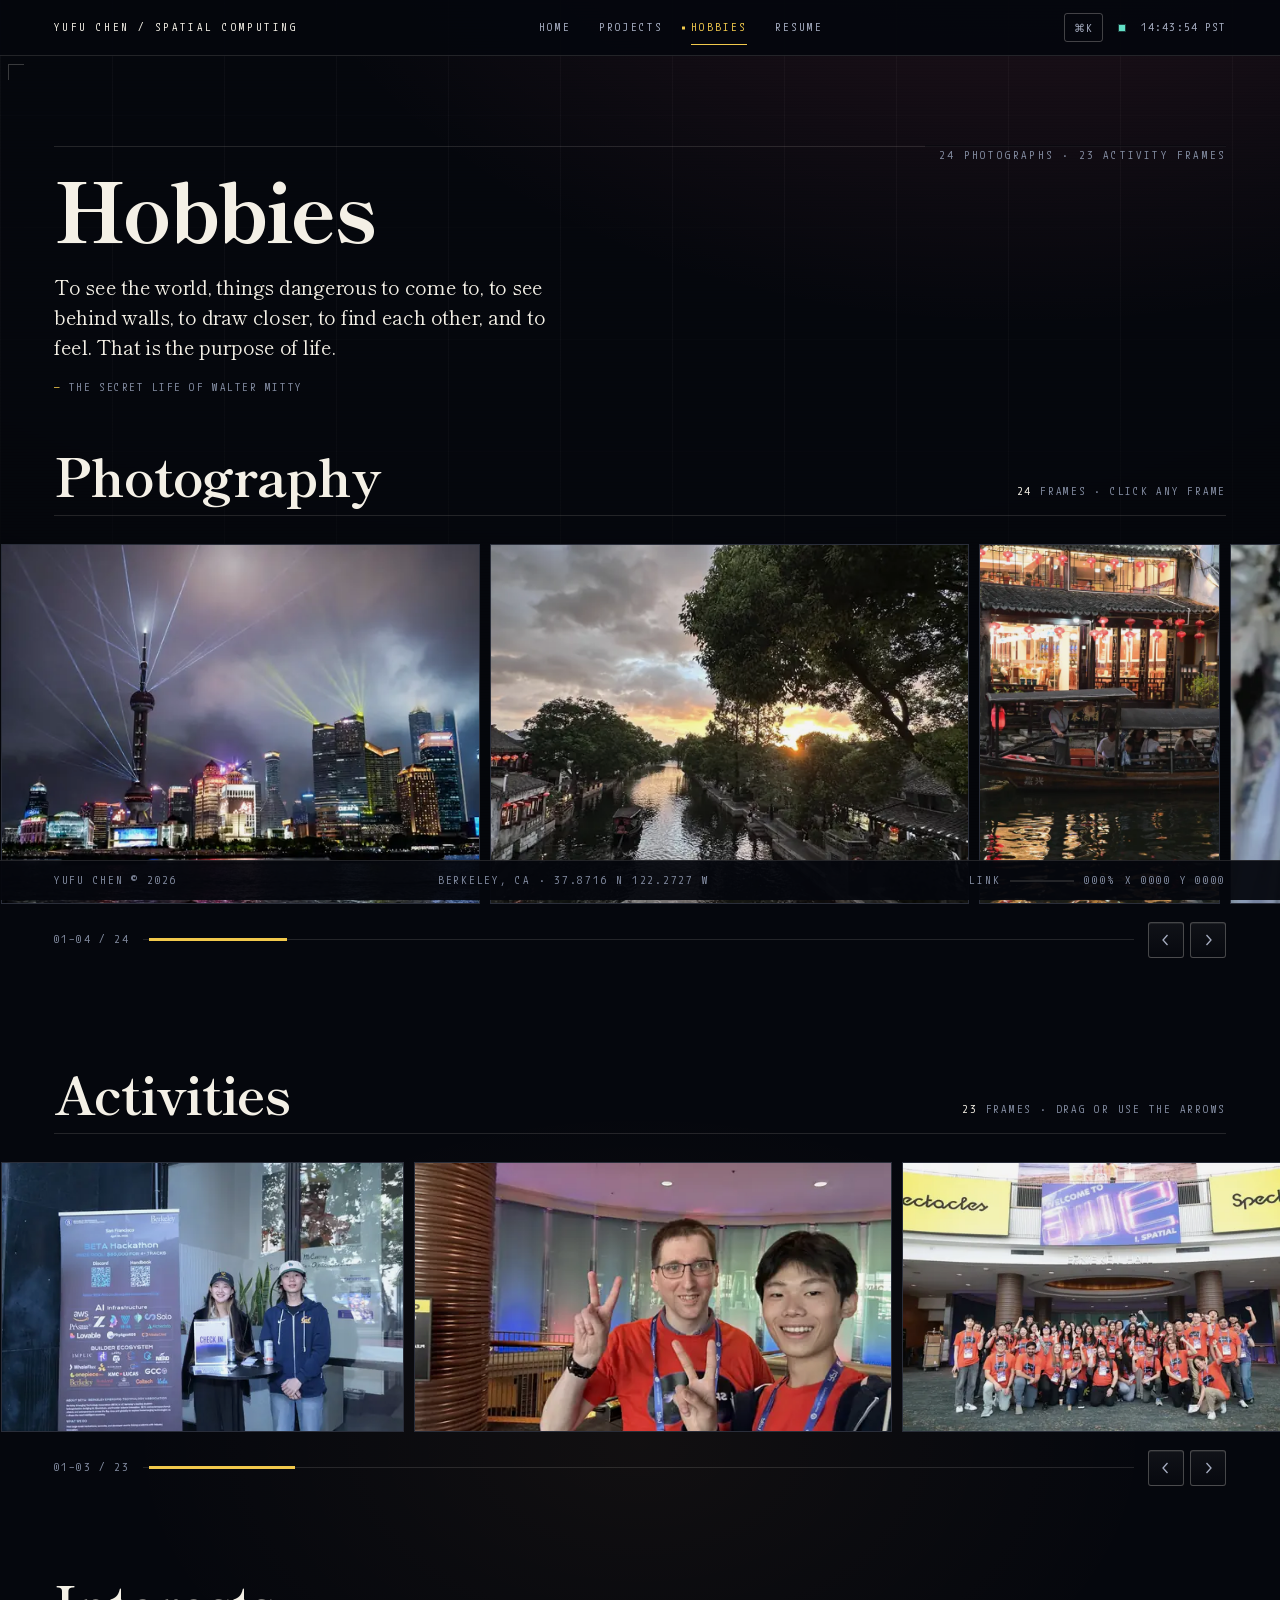
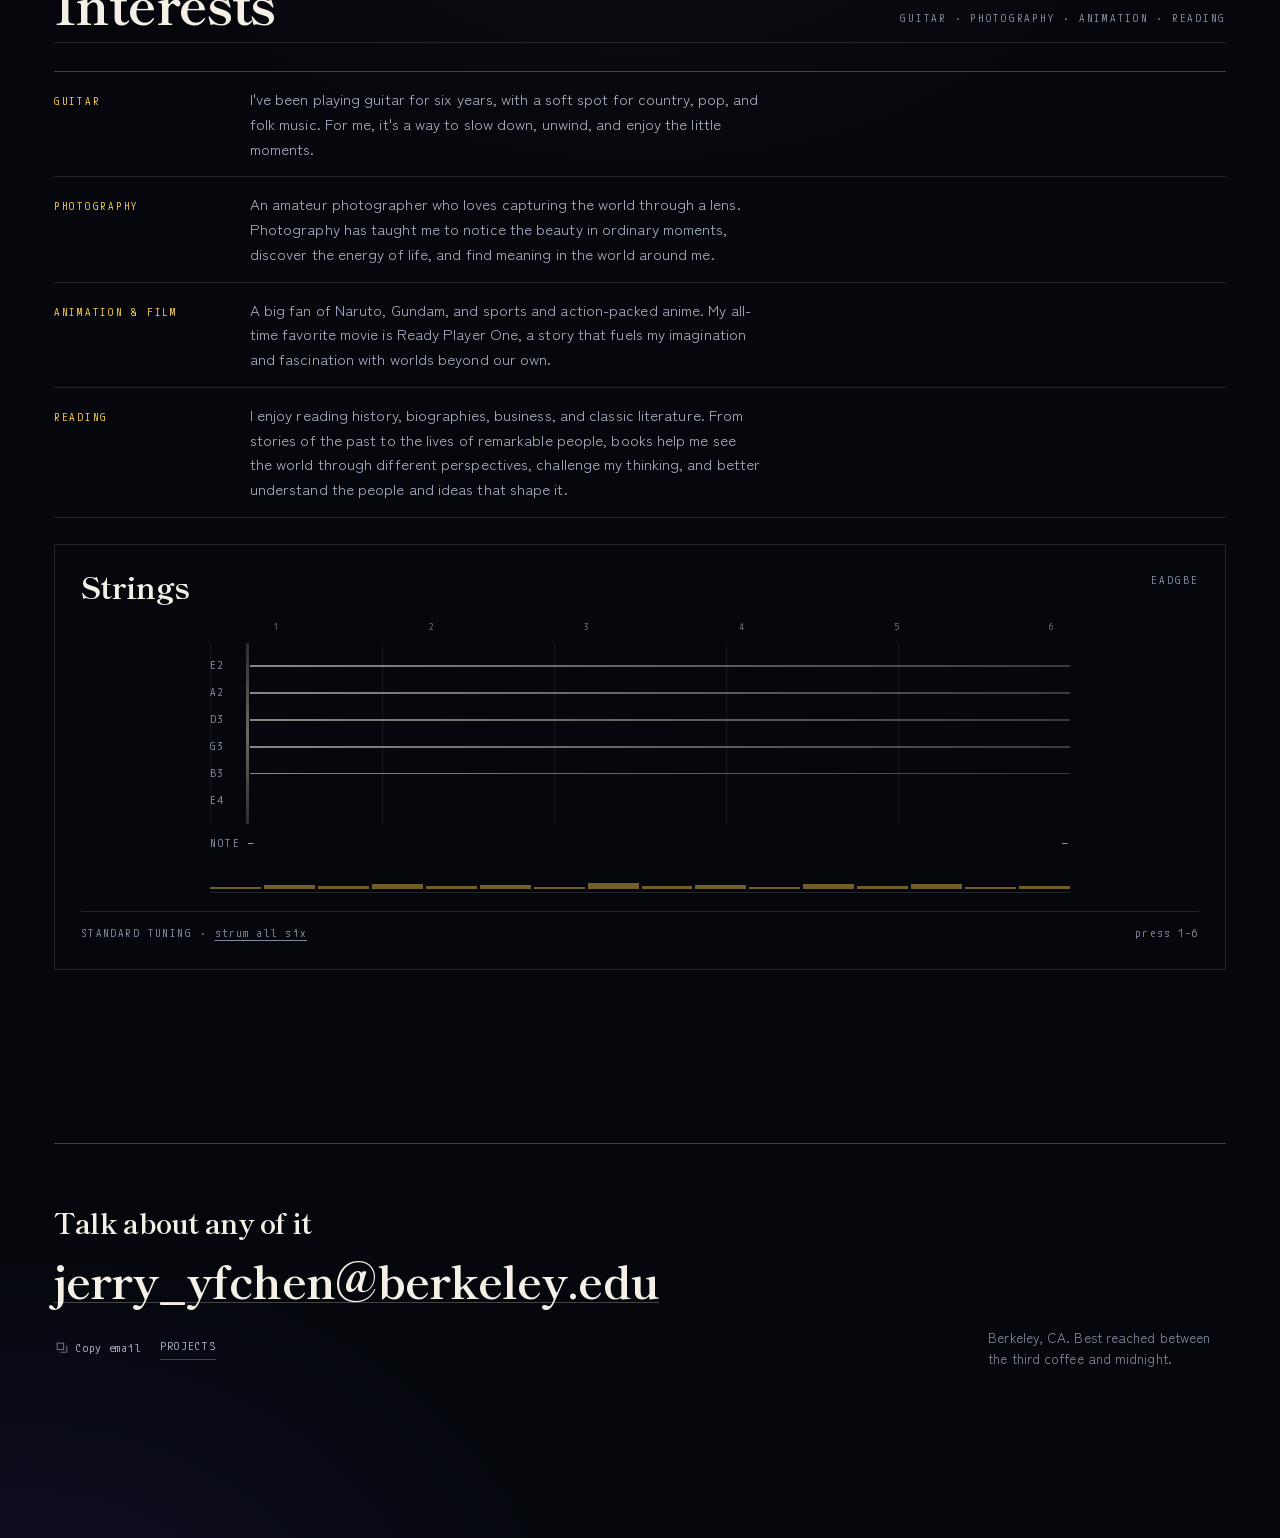
==== hobbies.html @ 8db7ba74 "Personal site: home, projects, hobbies, resume" ====
<!doctype html>
<html lang="en">
<head>
<meta charset="utf-8">
<meta name="viewport" content="width=device-width, initial-scale=1">
<title>Hobbies — Yufu Chen</title>
<meta name="description" content="Photography and activities: 24 frames of dusk, water and lantern light, and 23 frames from summits, workshops, round tables and the group afterwards.">
<meta name="theme-color" content="#05070D">
<meta property="og:type" content="website">
<meta property="og:title" content="Hobbies — Yufu Chen">
<meta property="og:description" content="Photography and activities: 24 frames of dusk, water and lantern light, and 23 frames from summits, workshops, round tables and the group afterwards.">
<meta name="twitter:card" content="summary_large_image">
<meta name="author" content="Yufu Chen">
<link rel="icon" href="assets/img/brand/logo-32.png" sizes="32x32">
<link rel="icon" href="assets/img/brand/logo-180.png" sizes="180x180">
<link rel="apple-touch-icon" href="assets/img/brand/logo-180.png">
<meta property="og:image" content="assets/img/brand/logo-512.png">
<link rel="stylesheet" href="assets/css/site.css">
<script>document.documentElement.classList.add('js');</script>
</head>
<body>
<a class="skip" href="#main">Skip to content</a>

<div class="brackets" aria-hidden="true"></div>
<div class="progress-rule" data-progress aria-hidden="true"><i></i></div>

<header class="hud-top">
  <a class="hud-top__id" href="index.html" aria-label="Yufu Chen — home">
    
    <span class="hud-top__name">Yufu Chen<span class="hide-s">&nbsp;/&nbsp;Spatial Computing</span></span>
  </a>
  <nav class="nav" aria-label="Sections">
    <a href="index.html">Home</a>
    <a href="projects.html">Projects</a>
    <a href="hobbies.html" aria-current="page">Hobbies</a>
    <a href="resume.html">Resume</a>
  </nav>
  <div class="hud-top__right">
    <button class="keybtn" data-palette-open aria-label="Open command palette">⌘K</button>
    <span class="led" aria-hidden="true"></span>
    <span class="clock" data-clock>--:--:-- PST</span>
  </div>
</header>

<main id="main">
  <div class="wrap">
    <div class="page-head">
      <div class="page-head__rule"><span class="label">24 photographs · 23 activity frames</span></div>
      <h1>Hobbies</h1>
      <blockquote class="page-head__quote">
        <p>To see the world, things dangerous to come to, to see behind walls, to draw closer, to find each other, and to feel. That is the purpose of life.</p>
        <cite>The Secret Life of Walter Mitty</cite>
      </blockquote>
    </div>
  </div>

  <section class="wrap" id="photography" aria-labelledby="ph-h">
    <div class="sec-head">
      <h2 class="h2" id="ph-h">Photography</h2>
      <p class="meta"><b>24</b> frames · click any frame</p>
    </div>
    <div class="strip" data-strip data-group="Photography">
      <div class="strip__track" data-strip-track tabindex="0" role="region" aria-label="Photography, 24 frames, scroll horizontally">
          <button class="frame" data-full="assets/img/ph/ph-f01-l.webp" data-cap="Night skyline, light show" data-n="F-01" aria-label="Open F-01: Night skyline, light show">
            <img src="assets/img/ph/ph-f01-s.webp" width="560" height="420" loading="lazy" decoding="async" alt="Photograph, frame F-01: Night skyline, light show.">
          </button>
          <button class="frame" data-full="assets/img/ph/ph-f02-l.webp" data-cap="Water town, sun behind the trees" data-n="F-02" aria-label="Open F-02: Water town, sun behind the trees">
            <img src="assets/img/ph/ph-f02-s.webp" width="560" height="420" loading="lazy" decoding="async" alt="Photograph, frame F-02: Water town, sun behind the trees.">
          </button>
          <button class="frame" data-full="assets/img/ph/ph-f03-l.webp" data-cap="Night canal, lamps on" data-n="F-03" aria-label="Open F-03: Night canal, lamps on">
            <img src="assets/img/ph/ph-f03-s.webp" width="560" height="840" loading="lazy" decoding="async" alt="Photograph, frame F-03: Night canal, lamps on.">
          </button>
          <button class="frame" data-full="assets/img/ph/ph-f04-l.webp" data-cap="Held cat, no opinion asked" data-n="F-04" aria-label="Open F-04: Held cat, no opinion asked">
            <img src="assets/img/ph/ph-f04-s.webp" width="560" height="373" loading="lazy" decoding="async" alt="Photograph, frame F-04: Held cat, no opinion asked.">
          </button>
          <button class="frame" data-full="assets/img/ph/ph-f05-l.webp" data-cap="Wall of lanterns" data-n="F-05" aria-label="Open F-05: Wall of lanterns">
            <img src="assets/img/ph/ph-f05-s.webp" width="560" height="747" loading="lazy" decoding="async" alt="Photograph, frame F-05: Wall of lanterns.">
          </button>
          <button class="frame" data-full="assets/img/ph/ph-f06-l.webp" data-cap="Boatman, black and white" data-n="F-06" aria-label="Open F-06: Boatman, black and white">
            <img src="assets/img/ph/ph-f06-s.webp" width="560" height="373" loading="lazy" decoding="async" alt="Photograph, frame F-06: Boatman, black and white.">
          </button>
          <button class="frame" data-full="assets/img/ph/ph-f07-l.webp" data-cap="Lotus and two boats" data-n="F-07" aria-label="Open F-07: Lotus and two boats">
            <img src="assets/img/ph/ph-f07-s.webp" width="560" height="373" loading="lazy" decoding="async" alt="Photograph, frame F-07: Lotus and two boats.">
          </button>
          <button class="frame" data-full="assets/img/ph/ph-f08-l.webp" data-cap="One song" data-n="F-08" aria-label="Open F-08: One song">
            <img src="assets/img/ph/ph-f08-s.webp" width="560" height="747" loading="lazy" decoding="async" alt="Photograph, frame F-08: One song.">
          </button>
          <button class="frame" data-full="assets/img/ph/ph-f09-l.webp" data-cap="Road, sunset, one car" data-n="F-09" aria-label="Open F-09: Road, sunset, one car">
            <img src="assets/img/ph/ph-f09-s.webp" width="560" height="315" loading="lazy" decoding="async" alt="Photograph, frame F-09: Road, sunset, one car.">
          </button>
          <button class="frame" data-full="assets/img/ph/ph-f10-l.webp" data-cap="Steps, temple, no colour" data-n="F-10" aria-label="Open F-10: Steps, temple, no colour">
            <img src="assets/img/ph/ph-f10-s.webp" width="560" height="840" loading="lazy" decoding="async" alt="Photograph, frame F-10: Steps, temple, no colour.">
          </button>
          <button class="frame" data-full="assets/img/ph/ph-f11-l.webp" data-cap="After the sun, before the stars" data-n="F-11" aria-label="Open F-11: After the sun, before the stars">
            <img src="assets/img/ph/ph-f11-s.webp" width="560" height="315" loading="lazy" decoding="async" alt="Photograph, frame F-11: After the sun, before the stars.">
          </button>
          <button class="frame" data-full="assets/img/ph/ph-f12-l.webp" data-cap="Canal street, boats downstream" data-n="F-12" aria-label="Open F-12: Canal street, boats downstream">
            <img src="assets/img/ph/ph-f12-s.webp" width="560" height="840" loading="lazy" decoding="async" alt="Photograph, frame F-12: Canal street, boats downstream.">
          </button>
          <button class="frame" data-full="assets/img/ph/ph-f13-l.webp" data-cap="Three on the sand" data-n="F-13" aria-label="Open F-13: Three on the sand">
            <img src="assets/img/ph/ph-f13-s.webp" width="560" height="315" loading="lazy" decoding="async" alt="Photograph, frame F-13: Three on the sand.">
          </button>
          <button class="frame" data-full="assets/img/ph/ph-f14-l.webp" data-cap="Bridge, doubled" data-n="F-14" aria-label="Open F-14: Bridge, doubled">
            <img src="assets/img/ph/ph-f14-s.webp" width="560" height="840" loading="lazy" decoding="async" alt="Photograph, frame F-14: Bridge, doubled.">
          </button>
          <button class="frame" data-full="assets/img/ph/ph-f15-l.webp" data-cap="Last light on the water" data-n="F-15" aria-label="Open F-15: Last light on the water">
            <img src="assets/img/ph/ph-f15-s.webp" width="560" height="840" loading="lazy" decoding="async" alt="Photograph, frame F-15: Last light on the water.">
          </button>
          <button class="frame" data-full="assets/img/ph/ph-f16-l.webp" data-cap="Two on the sand" data-n="F-16" aria-label="Open F-16: Two on the sand">
            <img src="assets/img/ph/ph-f16-s.webp" width="560" height="996" loading="lazy" decoding="async" alt="Photograph, frame F-16: Two on the sand.">
          </button>
          <button class="frame" data-full="assets/img/ph/ph-f17-l.webp" data-cap="Fireworks, from the crowd" data-n="F-17" aria-label="Open F-17: Fireworks, from the crowd">
            <img src="assets/img/ph/ph-f17-s.webp" width="560" height="996" loading="lazy" decoding="async" alt="Photograph, frame F-17: Fireworks, from the crowd.">
          </button>
          <button class="frame" data-full="assets/img/ph/ph-f18-l.webp" data-cap="Eave and a fast cloud" data-n="F-18" aria-label="Open F-18: Eave and a fast cloud">
            <img src="assets/img/ph/ph-f18-s.webp" width="560" height="373" loading="lazy" decoding="async" alt="Photograph, frame F-18: Eave and a fast cloud.">
          </button>
          <button class="frame" data-full="assets/img/ph/ph-f19-l.webp" data-cap="Willow over the canal" data-n="F-19" aria-label="Open F-19: Willow over the canal">
            <img src="assets/img/ph/ph-f19-s.webp" width="560" height="840" loading="lazy" decoding="async" alt="Photograph, frame F-19: Willow over the canal.">
          </button>
          <button class="frame" data-full="assets/img/ph/ph-f20-l.webp" data-cap="Red wall, one cloud" data-n="F-20" aria-label="Open F-20: Red wall, one cloud">
            <img src="assets/img/ph/ph-f20-s.webp" width="560" height="840" loading="lazy" decoding="async" alt="Photograph, frame F-20: Red wall, one cloud.">
          </button>
          <button class="frame" data-full="assets/img/ph/ph-f21-l.webp" data-cap="Courtyard, green on white" data-n="F-21" aria-label="Open F-21: Courtyard, green on white">
            <img src="assets/img/ph/ph-f21-s.webp" width="560" height="373" loading="lazy" decoding="async" alt="Photograph, frame F-21: Courtyard, green on white.">
          </button>
          <button class="frame" data-full="assets/img/ph/ph-f22-l.webp" data-cap="Fire on the beach" data-n="F-22" aria-label="Open F-22: Fire on the beach">
            <img src="assets/img/ph/ph-f22-s.webp" width="560" height="996" loading="lazy" decoding="async" alt="Photograph, frame F-22: Fire on the beach.">
          </button>
          <button class="frame" data-full="assets/img/ph/ph-f23-l.webp" data-cap="Sparks in the dark" data-n="F-23" aria-label="Open F-23: Sparks in the dark">
            <img src="assets/img/ph/ph-f23-s.webp" width="560" height="996" loading="lazy" decoding="async" alt="Photograph, frame F-23: Sparks in the dark.">
          </button>
          <button class="frame" data-full="assets/img/ph/ph-f24-l.webp" data-cap="Gate, lotus pond" data-n="F-24" aria-label="Open F-24: Gate, lotus pond">
            <img src="assets/img/ph/ph-f24-s.webp" width="560" height="840" loading="lazy" decoding="async" alt="Photograph, frame F-24: Gate, lotus pond.">
          </button>
</div>
      <div class="strip__ui">
        <span class="strip__count" data-strip-index>01–04 / 24</span>
        <span class="strip__bar" aria-hidden="true"><i data-strip-thumb></i></span>
        <span class="strip__nav">
          <button class="strip__btn" data-strip-prev aria-label="Previous photographs"><svg width="14" height="14" viewBox="0 0 14 14" fill="none" aria-hidden="true"><path d="M8.5 2 4 7l4.5 5" stroke="currentColor" stroke-width="1.3"/></svg></button>
          <button class="strip__btn" data-strip-next aria-label="Next photographs"><svg width="14" height="14" viewBox="0 0 14 14" fill="none" aria-hidden="true"><path d="M5.5 2 10 7l-4.5 5" stroke="currentColor" stroke-width="1.3"/></svg></button>
        </span>
      </div>
    </div>
  </section>

  <section class="wrap section" id="activities" aria-labelledby="ac-h">
    <div class="sec-head">
      <h2 class="h2" id="ac-h">Activities</h2>
      <p class="meta"><b>23</b> frames · drag or use the arrows</p>
    </div>
    <div class="strip strip--act" data-strip data-group="Activities">
      <div class="strip__track" data-strip-track tabindex="0" role="region" aria-label="Activities, 23 frames, scroll horizontally">
          <button class="frame" data-full="assets/img/act/act-a01-l.webp" data-cap="Activity record A-01" data-n="A-01" data-room="On the floor" aria-label="Open A-01: Activity record A-01">
            <img src="assets/img/act/act-a01-s.webp" width="520" height="347" loading="lazy" decoding="async" alt="Activity photograph, frame A-01.">
          </button>
          <button class="frame" data-full="assets/img/act/act-a03-l.webp" data-cap="Activity record A-03" data-n="A-03" data-room="On the floor" aria-label="Open A-03: Activity record A-03">
            <img src="assets/img/act/act-a03-s.webp" width="520" height="293" loading="lazy" decoding="async" alt="Activity photograph, frame A-03.">
          </button>
          <button class="frame" data-full="assets/img/act/act-a04-l.webp" data-cap="Activity record A-04" data-n="A-04" data-room="On the floor" aria-label="Open A-04: Activity record A-04">
            <img src="assets/img/act/act-a04-s.webp" width="520" height="347" loading="lazy" decoding="async" alt="Activity photograph, frame A-04.">
          </button>
          <button class="frame" data-full="assets/img/act/act-a05-l.webp" data-cap="Activity record A-05" data-n="A-05" data-room="On the floor" aria-label="Open A-05: Activity record A-05">
            <img src="assets/img/act/act-a05-s.webp" width="520" height="293" loading="lazy" decoding="async" alt="Activity photograph, frame A-05.">
          </button>
          <button class="frame" data-full="assets/img/act/act-a07-l.webp" data-cap="Activity record A-07" data-n="A-07" data-room="On the floor" aria-label="Open A-07: Activity record A-07">
            <img src="assets/img/act/act-a07-s.webp" width="520" height="390" loading="lazy" decoding="async" alt="Activity photograph, frame A-07.">
          </button>
          <button class="frame" data-full="assets/img/act/act-a08-l.webp" data-cap="Activity record A-08" data-n="A-08" data-room="On the floor" aria-label="Open A-08: Activity record A-08">
            <img src="assets/img/act/act-a08-s.webp" width="520" height="390" loading="lazy" decoding="async" alt="Activity photograph, frame A-08.">
          </button>
          <button class="frame" data-full="assets/img/act/act-a09-l.webp" data-cap="Activity record A-09" data-n="A-09" data-room="On the floor" aria-label="Open A-09: Activity record A-09">
            <img src="assets/img/act/act-a09-s.webp" width="520" height="347" loading="lazy" decoding="async" alt="Activity photograph, frame A-09.">
          </button>
          <button class="frame" data-full="assets/img/act/act-a06-l.webp" data-cap="Activity record A-06" data-n="A-06" data-room="Hands on" aria-label="Open A-06: Activity record A-06">
            <img src="assets/img/act/act-a06-s.webp" width="520" height="924" loading="lazy" decoding="async" alt="Activity photograph, frame A-06.">
          </button>
          <button class="frame" data-full="assets/img/act/act-a13-l.webp" data-cap="Activity record A-13" data-n="A-13" data-room="Hands on" aria-label="Open A-13: Activity record A-13">
            <img src="assets/img/act/act-a13-s.webp" width="520" height="349" loading="lazy" decoding="async" alt="Activity photograph, frame A-13.">
          </button>
          <button class="frame" data-full="assets/img/act/act-a16-l.webp" data-cap="Activity record A-16" data-n="A-16" data-room="Hands on" aria-label="Open A-16: Activity record A-16">
            <img src="assets/img/act/act-a16-s.webp" width="520" height="390" loading="lazy" decoding="async" alt="Activity photograph, frame A-16.">
          </button>
          <button class="frame" data-full="assets/img/act/act-a18-l.webp" data-cap="Activity record A-18" data-n="A-18" data-room="Hands on" aria-label="Open A-18: Activity record A-18">
            <img src="assets/img/act/act-a18-s.webp" width="520" height="390" loading="lazy" decoding="async" alt="Activity photograph, frame A-18.">
          </button>
          <button class="frame" data-full="assets/img/act/act-a20-l.webp" data-cap="Activity record A-20" data-n="A-20" data-room="Hands on" aria-label="Open A-20: Activity record A-20">
            <img src="assets/img/act/act-a20-s.webp" width="520" height="390" loading="lazy" decoding="async" alt="Activity photograph, frame A-20.">
          </button>
          <button class="frame" data-full="assets/img/act/act-a10-l.webp" data-cap="Activity record A-10" data-n="A-10" data-room="Round tables" aria-label="Open A-10: Activity record A-10">
            <img src="assets/img/act/act-a10-s.webp" width="520" height="390" loading="lazy" decoding="async" alt="Activity photograph, frame A-10.">
          </button>
          <button class="frame" data-full="assets/img/act/act-a14-l.webp" data-cap="Activity record A-14" data-n="A-14" data-room="Round tables" aria-label="Open A-14: Activity record A-14">
            <img src="assets/img/act/act-a14-s.webp" width="520" height="390" loading="lazy" decoding="async" alt="Activity photograph, frame A-14.">
          </button>
          <button class="frame" data-full="assets/img/act/act-a15-l.webp" data-cap="Activity record A-15" data-n="A-15" data-room="Round tables" aria-label="Open A-15: Activity record A-15">
            <img src="assets/img/act/act-a15-s.webp" width="520" height="390" loading="lazy" decoding="async" alt="Activity photograph, frame A-15.">
          </button>
          <button class="frame" data-full="assets/img/act/act-a19-l.webp" data-cap="Activity record A-19" data-n="A-19" data-room="Round tables" aria-label="Open A-19: Activity record A-19">
            <img src="assets/img/act/act-a19-s.webp" width="520" height="347" loading="lazy" decoding="async" alt="Activity photograph, frame A-19.">
          </button>
          <button class="frame" data-full="assets/img/act/act-a21-l.webp" data-cap="Activity record A-21" data-n="A-21" data-room="Round tables" aria-label="Open A-21: Activity record A-21">
            <img src="assets/img/act/act-a21-s.webp" width="520" height="390" loading="lazy" decoding="async" alt="Activity photograph, frame A-21.">
          </button>
          <button class="frame" data-full="assets/img/act/act-a22-l.webp" data-cap="Activity record A-22" data-n="A-22" data-room="Round tables" aria-label="Open A-22: Activity record A-22">
            <img src="assets/img/act/act-a22-s.webp" width="520" height="390" loading="lazy" decoding="async" alt="Activity photograph, frame A-22.">
          </button>
          <button class="frame" data-full="assets/img/act/act-a02-l.webp" data-cap="Activity record A-02" data-n="A-02" data-room="Off the clock" aria-label="Open A-02: Activity record A-02">
            <img src="assets/img/act/act-a02-s.webp" width="520" height="390" loading="lazy" decoding="async" alt="Activity photograph, frame A-02.">
          </button>
          <button class="frame" data-full="assets/img/act/act-a11-l.webp" data-cap="Activity record A-11" data-n="A-11" data-room="Off the clock" aria-label="Open A-11: Activity record A-11">
            <img src="assets/img/act/act-a11-s.webp" width="520" height="390" loading="lazy" decoding="async" alt="Activity photograph, frame A-11.">
          </button>
          <button class="frame" data-full="assets/img/act/act-a12-l.webp" data-cap="Activity record A-12" data-n="A-12" data-room="Off the clock" aria-label="Open A-12: Activity record A-12">
            <img src="assets/img/act/act-a12-s.webp" width="520" height="393" loading="lazy" decoding="async" alt="Activity photograph, frame A-12.">
          </button>
          <button class="frame" data-full="assets/img/act/act-a17-l.webp" data-cap="Activity record A-17" data-n="A-17" data-room="Off the clock" aria-label="Open A-17: Activity record A-17">
            <img src="assets/img/act/act-a17-s.webp" width="520" height="693" loading="lazy" decoding="async" alt="Activity photograph, frame A-17.">
          </button>
          <button class="frame" data-full="assets/img/act/act-a23-l.webp" data-cap="Activity record A-23" data-n="A-23" data-room="Off the clock" aria-label="Open A-23: Activity record A-23">
            <img src="assets/img/act/act-a23-s.webp" width="520" height="347" loading="lazy" decoding="async" alt="Activity photograph, frame A-23.">
          </button>
      </div>
      <div class="strip__ui">
        <span class="strip__count" data-strip-index>01–06 / 23</span>
        <span class="strip__bar" aria-hidden="true"><i data-strip-thumb></i></span>
        <span class="strip__nav">
          <button class="strip__btn" data-strip-prev aria-label="Previous activity frames"><svg width="14" height="14" viewBox="0 0 14 14" fill="none" aria-hidden="true"><path d="M8.5 2 4 7l4.5 5" stroke="currentColor" stroke-width="1.3"/></svg></button>
          <button class="strip__btn" data-strip-next aria-label="Next activity frames"><svg width="14" height="14" viewBox="0 0 14 14" fill="none" aria-hidden="true"><path d="M5.5 2 10 7l-4.5 5" stroke="currentColor" stroke-width="1.3"/></svg></button>
        </span>
      </div>
    </div>
  </section>

  <section class="wrap section" id="more" aria-labelledby="more-h">
    <div class="sec-head">
      <h2 class="h2" id="more-h">Interests</h2>
      <p class="meta">Guitar · photography · animation · reading</p>
    </div>
    <ul class="also">
      <li><span class="k">Guitar</span><p>I've been playing guitar for six years, with a soft spot for country, pop, and folk music. For me, it's a way to slow down, unwind, and enjoy the little moments.</p></li>
      <li><span class="k">Photography</span><p>An amateur photographer who loves capturing the world through a lens. Photography has taught me to notice the beauty in ordinary moments, discover the energy of life, and find meaning in the world around me.</p></li>
      <li><span class="k">Animation &amp; Film</span><p>A big fan of Naruto, Gundam, and sports and action-packed anime. My all-time favorite movie is Ready Player One, a story that fuels my imagination and fascination with worlds beyond our own.</p></li>
      <li><span class="k">Reading</span><p>I enjoy reading history, biographies, business, and classic literature. From stories of the past to the lives of remarkable people, books help me see the world through different perspectives, challenge my thinking, and better understand the people and ideas that shape it.</p></li>
    </ul>

    <div class="module" style="margin-top:26px;border:1px solid var(--line)">
      <div class="module__top">
        <h3 class="module__title">Strings</h3>
        <span class="module__no">EADGBE</span>
      </div>
      <div class="module__stage">
        <div class="rig__frets" aria-hidden="true"><span>1</span><span>2</span><span>3</span><span>4</span><span>5</span><span>6</span></div>
        <div class="rig" data-rig role="group" aria-label="Six strings, standard tuning. Play with keys 1 to 6.">
          <button class="rig__string" data-note="E2" data-freq="82.41" aria-label="Low E string, E2, 82.41 hertz"><span class="note">E2</span><span class="wire"></span></button>
          <button class="rig__string" data-note="A2" data-freq="110.00" aria-label="A string, A2, 110 hertz"><span class="note">A2</span><span class="wire"></span></button>
          <button class="rig__string" data-note="D3" data-freq="146.83" aria-label="D string, D3, 146.83 hertz"><span class="note">D3</span><span class="wire"></span></button>
          <button class="rig__string" data-note="G3" data-freq="196.00" aria-label="G string, G3, 196 hertz"><span class="note">G3</span><span class="wire"></span></button>
          <button class="rig__string" data-note="B3" data-freq="246.94" aria-label="B string, B3, 246.94 hertz"><span class="note">B3</span><span class="wire"></span></button>
          <button class="rig__string" data-note="E4" data-freq="329.63" aria-label="High E string, E4, 329.63 hertz"><span class="note">E4</span><span class="wire"></span></button>
        </div>
        <div class="rig__read"><span>Note <b data-note>—</b></span><span><b data-freq>—</b></span></div>
        <div class="meter" data-meter aria-hidden="true"><i></i><i></i><i></i><i></i><i></i><i></i><i></i><i></i><i></i><i></i><i></i><i></i><i></i><i></i><i></i><i></i></div>
      </div>
      <div class="module__foot">
        <span>Standard tuning · <button class="module__hint" data-strum style="text-decoration:underline;text-underline-offset:3px">strum all six</button></span>
        <span class="module__hint">press 1–6</span>
      </div>
    </div>
  </section>

  <section class="wrap section--tight">
    <div class="contact">
      <div>
        <h2 class="h2" style="margin-bottom:18px">Talk about any of it</h2>
        <a class="contact__mail" href="mailto:jerry_yfchen@berkeley.edu">jerry_yfchen@berkeley.edu</a>
        <div class="contact__row">
          <button class="copybtn" data-copy="jerry_yfchen@berkeley.edu"><svg width="12" height="12" viewBox="0 0 12 12" fill="none" aria-hidden="true"><rect x="1.2" y="1.2" width="6.4" height="6.4" stroke="currentColor" stroke-width="1.1"/><path d="M4.4 10.2h6.4V3.8" stroke="currentColor" stroke-width="1.1"/></svg><span data-copy-label>Copy email</span></button>
          <a class="link link--mute" href="projects.html">Projects</a>
        </div>
      </div>
      <p class="contact__note">Berkeley, CA. Best reached between the third coffee and midnight.</p>
    </div>
  </section>
</main>

<footer class="hud-bottom">
  <span>Yufu Chen © <span data-year>2026</span></span>
  <span class="hide-s">Berkeley, CA · 37.8716 N 122.2727 W</span>
  <span class="telemetry"><span>Link</span><span class="tel-bar" data-tel aria-hidden="true"><i></i></span><span data-pct>000%</span><span class="hide-s" data-ptr>X 0000 Y 0000</span></span>
</footer>

<div class="lb" data-lb role="dialog" aria-modal="true" aria-label="Photo viewer">
  <div class="lb__bar">
    <span data-lb-title>Photography</span>
    <button class="lb__close" data-lb-close>Close</button>
  </div>
  <div class="lb__stage">
    <button class="lb__nav prev" data-lb-prev aria-label="Previous photo"><svg width="14" height="14" viewBox="0 0 14 14" fill="none" aria-hidden="true"><path d="M8.5 2 4 7l4.5 5" stroke="currentColor" stroke-width="1.3"/></svg></button>
    <img class="lb__img" data-lb-img src="[data-uri]" alt="">
    <button class="lb__nav next" data-lb-next aria-label="Next photo"><svg width="14" height="14" viewBox="0 0 14 14" fill="none" aria-hidden="true"><path d="M5.5 2 10 7l-4.5 5" stroke="currentColor" stroke-width="1.3"/></svg></button>
  </div>
  <div class="lb__foot">
    <span class="lb__cap" data-lb-cap></span>
    <span class="lb__count" data-lb-count></span>
  </div>
</div>

<script src="assets/js/hud.js"></script>
<script src="assets/js/offduty.js"></script>
<script src="assets/js/gallery.js"></script>
</body>
</html>
---- assets/css/site.css ----
/* ============================================================
   YUFU CHEN — cockpit technical readout
   tokens · frame · type · components
   ============================================================ */

@font-face{font-family:"Shippori Mincho B1";src:url("../fonts/shippori-800.woff2") format("woff2");font-weight:800;font-display:swap}
@font-face{font-family:"Shippori Mincho B1";src:url("../fonts/shippori-700.woff2") format("woff2");font-weight:700;font-display:swap}
@font-face{font-family:"Shippori Mincho B1";src:url("../fonts/shippori-400.woff2") format("woff2");font-weight:400;font-display:swap}
@font-face{font-family:"Zen Kaku Gothic New";src:url("../fonts/zenkaku-400.woff2") format("woff2");font-weight:400;font-display:swap}
@font-face{font-family:"Zen Kaku Gothic New";src:url("../fonts/zenkaku-500.woff2") format("woff2");font-weight:500;font-display:swap}
@font-face{font-family:"Zen Kaku Gothic New";src:url("../fonts/zenkaku-700.woff2") format("woff2");font-weight:700;font-display:swap}
@font-face{font-family:"YF JP";src:url("../fonts/zenkaku-jp-400.woff2") format("woff2");font-weight:400;font-display:swap}
@font-face{font-family:"M PLUS 1 Code";src:url("../fonts/mpluscode-400.woff2") format("woff2");font-weight:400;font-display:swap}
@font-face{font-family:"M PLUS 1 Code";src:url("../fonts/mpluscode-700.woff2") format("woff2");font-weight:700;font-display:swap}

:root{
  --void:#05070D;
  --void-2:#090D18;
  --panel:#0C1120;
  --panel-2:#101728;

  --enamel:#F4F0E6;
  --mute:#A7AEC2;
  --faint:#828BA0;

  --line:rgba(244,240,230,.13);
  --line-2:rgba(244,240,230,.26);

  --caution:#F2C94C;
  --signal:#FF6A4D;
  --sensor:#63E0C6;
  --dusk-m:#FF6F8B;
  --dusk-a:#FFB05C;

  --font-display:"Shippori Mincho B1",Georgia,"Times New Roman",serif;
  --font-ui:"Zen Kaku Gothic New","Helvetica Neue",Arial,sans-serif;
  --font-mono:"M PLUS 1 Code",ui-monospace,"SF Mono",Menlo,monospace;
  --font-jp:"YF JP","Zen Kaku Gothic New",sans-serif;

  --sp:clamp(64px,8.5vw,136px);
  --gutter:clamp(20px,4.2vw,72px);
  --top:56px;
  --bot:40px;
  --ease:cubic-bezier(.16,1,.3,1);
  --ease-ui:cubic-bezier(.32,.72,0,1);
  --mat-a:linear-gradient(180deg,rgba(244,240,230,.05),rgba(244,240,230,.012));
  --mat-b:linear-gradient(180deg,rgba(244,240,230,.092),rgba(244,240,230,.026));
  --inset-hi:inset 0 1px 0 rgba(255,255,255,.075);
  --r:3px;
  --drop-1:0 1px 2px rgba(0,0,0,.4);
  --drop-2:0 12px 30px -16px rgba(0,0,0,.9);
}

*,*::before,*::after{box-sizing:border-box}
html{
  -webkit-text-size-adjust:100%;
  background:
    radial-gradient(78rem 52rem at 80% -6%, rgba(255,111,139,.14), transparent 62%),
    radial-gradient(58rem 44rem at 2% 104%, rgba(123,92,255,.11), transparent 60%),
    radial-gradient(46rem 30rem at 50% 46%, rgba(255,176,92,.05), transparent 70%),
    var(--void);
}
html:focus-within{scroll-behavior:smooth}

body{
  margin:0;
  background:transparent;
  color:var(--enamel);
  font-family:var(--font-ui);
  font-size:17px;
  line-height:1.72;
  font-weight:400;
  letter-spacing:.005em;
  -webkit-font-smoothing:antialiased;
  text-rendering:optimizeLegibility;
  overflow-x:hidden;
}

/* faint instrument grid, under everything */
body::before{
  content:"";
  position:fixed;inset:0;pointer-events:none;z-index:0;
  background-image:
    repeating-linear-gradient(90deg,var(--line) 0 1px,transparent 1px 112px),
    repeating-linear-gradient(0deg,rgba(244,240,230,.05) 0 1px,transparent 1px 112px);
  opacity:.28;
  mask-image:radial-gradient(120% 100% at 50% 0%,#000 40%,transparent 100%);
}
/* vignette + scanline atmosphere */
body::after{
  content:"";position:fixed;inset:0;pointer-events:none;z-index:1;
  background:
    repeating-linear-gradient(0deg,rgba(0,0,0,.16) 0 1px,transparent 1px 3px),
    radial-gradient(120% 90% at 50% 0%,transparent 55%,rgba(0,0,0,.55) 100%);
  opacity:.5;mix-blend-mode:multiply;
}

img,canvas{max-width:100%;display:block}
a{color:inherit;text-decoration:none}
button{font:inherit;color:inherit;background:none;border:0;padding:0;cursor:pointer}
h1,h2,h3,h4,p,ul,ol,figure,blockquote{margin:0}
ul,ol{padding:0;list-style:none}

/* ---------- browser surfaces ---------- */
::selection{background:var(--caution);color:#0A0A0A;text-shadow:none}
html{scrollbar-color:#2A3147 var(--void);scrollbar-width:thin}
::-webkit-scrollbar{width:11px;height:11px}
::-webkit-scrollbar-track{background:var(--void)}
::-webkit-scrollbar-thumb{background:#242B3E;border:3px solid var(--void);border-radius:0}
::-webkit-scrollbar-thumb:hover{background:var(--caution)}
:focus-visible{outline:2px solid rgba(242,201,76,.95);outline-offset:3px;box-shadow:0 0 0 6px rgba(242,201,76,.13)}
*{caret-color:var(--caution)}

/* ============================================================
   HUD frame
   ============================================================ */
.hud-top{
  position:fixed;top:0;left:0;right:0;height:var(--top);z-index:60;
  display:flex;align-items:center;justify-content:space-between;
  gap:24px;padding:0 var(--gutter);
  background:rgba(5,7,13,.94);
  border-bottom:1px solid var(--line);
}
.hud-top__id{display:flex;align-items:center;gap:12px;min-width:0}
.monogram{
  width:26px;height:26px;flex:none;position:relative;
  border:1px solid var(--line-2);
  display:grid;place-items:center;
  font-family:var(--font-mono);font-size:11px;letter-spacing:.02em;color:var(--caution);
}
.monogram::after{content:"";position:absolute;inset:3px;border:1px solid rgba(242,201,76,.35)}
.hud-top__name{
  font-family:var(--font-mono);font-size:11px;letter-spacing:.22em;text-transform:uppercase;
  color:var(--enamel);white-space:nowrap;
}
.hud-top__name b{font-weight:400}
.nav{display:flex;align-items:center;gap:clamp(14px,2.2vw,32px)}
.nav a{
  position:relative;font-family:var(--font-mono);font-size:11px;letter-spacing:.18em;
  text-transform:uppercase;color:var(--mute);padding:6px 0;transition:color .25s var(--ease);
}
.nav a::after{
  content:"";position:absolute;left:0;right:0;bottom:-2px;height:1px;
  background:var(--caution);transform:scaleX(0);transform-origin:left;
  transition:transform .35s var(--ease);
}
.nav a:hover{color:var(--enamel)}
.nav a:hover::after{transform:scaleX(1)}
.nav a[aria-current="page"]{color:var(--caution)}
.nav a[aria-current="page"]::after{transform:scaleX(1)}
.nav a[aria-current="page"]::before{
  content:"";position:absolute;left:-9px;top:50%;width:3px;height:3px;background:var(--caution);
  transform:translateY(-50%);
}
.hud-top__right{display:flex;align-items:center;gap:16px}
.clock{font-family:var(--font-mono);font-size:11px;letter-spacing:.1em;color:var(--mute);font-variant-numeric:tabular-nums}
.clock b{color:var(--enamel);font-weight:400}
.keybtn{
  border:1px solid var(--line-2);padding:5px 9px 4px;
  font-family:var(--font-mono);font-size:11px;letter-spacing:.08em;color:var(--mute);
  transition:color .25s var(--ease),border-color .25s var(--ease),background .25s var(--ease);
;border-radius:var(--r)}
.keybtn:hover{color:#08080A;background:var(--caution);border-color:var(--caution)}
.led{width:6px;height:6px;background:var(--sensor);box-shadow:0 0 0 1px rgba(99,224,198,.25);animation:led 2.4s infinite}
@keyframes led{0%,72%{opacity:1}76%,84%{opacity:.25}88%,100%{opacity:1}}

.hud-bottom{
  position:fixed;left:0;right:0;bottom:0;height:var(--bot);z-index:60;
  display:flex;align-items:center;justify-content:space-between;gap:16px;
  padding:0 var(--gutter);
  font-family:var(--font-mono);font-size:11px;letter-spacing:.16em;text-transform:uppercase;
  color:var(--faint);
  background:rgba(5,7,13,.94);
  border-top:1px solid var(--line);
  font-variant-numeric:tabular-nums;
}
.hud-bottom span{white-space:nowrap}
.hud-bottom b{color:var(--mute);font-weight:400}
.telemetry{display:flex;align-items:center;gap:10px}
.tel-bar{width:64px;height:2px;background:var(--line);position:relative;overflow:hidden}
.tel-bar i{position:absolute;inset:0;background:var(--caution);transform-origin:left;transform:scaleX(var(--p,0))}

.progress-rule{position:fixed;top:var(--top);left:0;right:0;height:1px;z-index:59;background:transparent}
.progress-rule i{display:block;height:100%;width:100%;background:linear-gradient(90deg,var(--dusk-m),var(--dusk-a));transform-origin:left;transform:scaleX(var(--p,0))}

/* corner brackets */
.brackets{position:fixed;inset:calc(var(--top) + 8px) 8px calc(var(--bot) + 8px) 8px;z-index:2;pointer-events:none}
.brackets::before,.brackets::after{content:"";position:absolute;width:16px;height:16px;border:1px solid rgba(244,240,230,.22)}
.brackets::before{left:0;top:0;border-right:0;border-bottom:0}
.brackets::after{right:0;bottom:0;border-left:0;border-top:0}

/* skip link */
.skip{
  position:fixed;left:var(--gutter);top:8px;z-index:99;transform:translateY(-200%);
  background:var(--caution);color:#0A0A0A;padding:8px 14px;
  font-family:var(--font-mono);font-size:11px;letter-spacing:.14em;text-transform:uppercase;
  transition:transform .2s var(--ease);
}
.skip:focus{transform:none}

/* ============================================================
   Layout primitives
   ============================================================ */
main{position:relative;z-index:3;padding-top:var(--top);padding-bottom:var(--bot)}
.wrap{width:100%;max-width:1560px;margin-inline:auto;padding-inline:var(--gutter)}
.section{padding-block:var(--sp)}
.section--tight{padding-block:clamp(40px,5vw,72px)}
.hr{height:1px;background:var(--line);border:0;margin:0}

.label{
  font-family:var(--font-mono);font-size:11px;letter-spacing:.2em;text-transform:uppercase;
  color:var(--faint);font-weight:400;
}
.label--key{color:var(--mute)}
.mono{font-family:var(--font-mono);font-variant-numeric:tabular-nums}
.jp{font-family:var(--font-jp);letter-spacing:.12em}
.num{font-variant-numeric:tabular-nums}
.sr-only{position:absolute;width:1px;height:1px;padding:0;margin:-1px;overflow:hidden;clip:rect(0 0 0 0);white-space:nowrap;border:0}

/* ============================================================
   Type
   ============================================================ */
.display{
  font-family:var(--font-display);font-weight:800;
  line-height:.92;letter-spacing:-.03em;
  font-size:clamp(2.6rem,7.2vw,6rem);
  text-wrap:balance;
}
.h2{
  font-family:var(--font-display);font-weight:700;line-height:1;
  letter-spacing:-.025em;font-size:clamp(1.9rem,4.1vw,3.3rem);
  text-wrap:balance;
}
.h3{
  font-family:var(--font-display);font-weight:700;line-height:1.06;
  letter-spacing:-.02em;font-size:clamp(1.35rem,2.2vw,1.9rem);
}
.lede{
  font-size:clamp(1.05rem,1.35vw,1.22rem);line-height:1.68;color:var(--mute);
  max-width:58ch;
}
.body{color:var(--mute);max-width:66ch}
.body strong{color:var(--enamel);font-weight:500}

/* ============================================================
   Buttons + links
   ============================================================ */
.btn{
  --bc:var(--line-2);
  position:relative;display:inline-flex;align-items:center;gap:10px;
  padding:14px 22px 13px;
  border:1px solid var(--bc);
  background:var(--mat-a);
  box-shadow:var(--inset-hi),var(--drop-1);
  font-family:var(--font-mono);font-size:11.5px;letter-spacing:.095em;text-transform:uppercase;
  color:var(--enamel);
  transition:background .26s var(--ease-ui),border-color .26s var(--ease-ui),
    box-shadow .3s var(--ease-ui),transform .2s var(--ease-ui),color .2s var(--ease-ui);
;border-radius:var(--r)}
.btn svg{flex:none;transition:transform .32s var(--ease-ui)}
.btn:hover{
  background:var(--mat-b);border-color:rgba(244,240,230,.28);
  box-shadow:var(--inset-hi),0 10px 26px -16px rgba(0,0,0,.95);
  transform:translateY(-1px);
}
.btn:hover svg{transform:translateX(3px)}
.btn:active{transform:translateY(0) scale(.994);background:rgba(244,240,230,.045);box-shadow:inset 0 2px 6px rgba(0,0,0,.5)}
.btn--primary{
  background:linear-gradient(180deg,#FCF8EF 0%,#EDE6D6 100%);
  border-color:rgba(255,255,255,.55);color:#0B0B0D;
  box-shadow:inset 0 1px 0 rgba(255,255,255,.95),0 1px 2px rgba(0,0,0,.5),0 14px 34px -20px rgba(255,240,210,.5);
}
.btn--primary:hover{
  background:linear-gradient(180deg,#fff 0%,#F4EEE0 100%);border-color:#fff;
  box-shadow:inset 0 1px 0 #fff,0 16px 38px -20px rgba(255,240,210,.65);
}
.btn--primary:active{background:linear-gradient(180deg,#EFE9DA,#E2DBCA);box-shadow:inset 0 2px 5px rgba(0,0,0,.22)}
.btn--sm{padding:10px 15px 9px;font-size:11px;letter-spacing:.09em}

.link{
  display:inline-flex;align-items:center;gap:8px;
  font-family:var(--font-mono);font-size:11.5px;letter-spacing:.09em;text-transform:uppercase;
  color:var(--caution);padding-bottom:3px;border-bottom:1px solid rgba(242,201,76,.3);
  transition:border-color .3s var(--ease-ui),gap .3s var(--ease-ui),color .25s var(--ease-ui);
}
.link:hover{border-color:rgba(242,201,76,.95);gap:11px;color:#FFD87A}
.link svg{transition:transform .3s var(--ease-ui)}
.link:hover svg{transform:translateX(3px)}
.link--mute{color:var(--mute);border-color:var(--line-2)}
.link--mute:hover{color:var(--enamel);border-color:var(--line-2)}

.copybtn{
  display:inline-flex;align-items:center;gap:8px;
  font-family:var(--font-mono);font-size:11.5px;letter-spacing:.05em;
  color:var(--mute);padding:0 2px;min-height:44px;border:0;background:none;
  transition:color .25s var(--ease-ui),opacity .25s var(--ease-ui);
;border-radius:var(--r)}
.copybtn svg{opacity:.6;transition:opacity .25s var(--ease-ui),transform .25s var(--ease-ui)}
.copybtn:hover{color:var(--enamel)}
.copybtn:hover svg{opacity:1;transform:translateY(-1px)}
.copybtn:active{transform:scale(.985)}
.copybtn[data-copied="true"]{color:var(--sensor)}
.copybtn[data-copied="true"] svg{opacity:1;color:var(--sensor)}

/* panels + corner ticks */
.panel{
  position:relative;background:var(--panel);border:1px solid var(--line);
  box-shadow:inset 0 1px 0 rgba(255,255,255,.05);
}
.panel::before,.panel::after{
  content:"";position:absolute;width:13px;height:13px;pointer-events:none;
  border:1px solid var(--caution);opacity:.85;
  transition:opacity .3s var(--ease),transform .4s var(--ease);
}
.panel::before{left:-1px;top:-1px;border-right:0;border-bottom:0}
.panel::after{right:-1px;bottom:-1px;border-left:0;border-top:0}

/* ============================================================
   Hero (overview)
   ============================================================ */
.hero{
  display:grid;grid-template-columns:minmax(0,1.08fr) minmax(0,.82fr);
  gap:clamp(28px,4.4vw,72px);align-items:center;
  min-height:calc(100svh - var(--top) - var(--bot));
  padding-block:clamp(36px,5vh,72px) clamp(28px,4vh,56px);
}
.hero__copy{position:relative;z-index:2;min-width:0}
.hero__name{
  font-family:var(--font-display);font-weight:800;
  font-size:clamp(3.1rem,7.6vw,6rem);line-height:.9;letter-spacing:-.035em;
  text-transform:none;
}
.hero__name span{display:block}
.hero__name span:last-child{padding-left:.06em}
.hero__role{
  margin-top:18px;display:flex;flex-wrap:wrap;gap:6px 14px;align-items:center;
  font-family:var(--font-mono);font-size:11px;letter-spacing:.2em;text-transform:uppercase;color:var(--caution);
}
.hero__role i{width:3px;height:3px;background:var(--faint);display:block}
.hero__statement{
  margin-top:26px;text-wrap:balance;
  font-family:var(--font-display);font-weight:400;
  font-size:clamp(2rem,3.5vw,3.1rem);line-height:1.1;letter-spacing:-.025em;
  color:var(--enamel);
}

.hero__actions{display:flex;flex-wrap:wrap;gap:12px;margin-top:40px;align-items:center}

.hero__spec{
  display:grid;grid-template-columns:repeat(3,minmax(0,1fr));
  gap:1px;margin-top:clamp(32px,4vw,52px);
  background:var(--line);border-top:1px solid var(--line);border-bottom:1px solid var(--line);
}
.hero__spec div{background:var(--void);padding:14px 14px 15px 0}
.hero__spec div+div{padding-left:14px}
.hero__spec .label{display:block;margin-bottom:6px}
.hero__spec b{font-family:var(--font-mono);font-size:12px;letter-spacing:.04em;font-weight:400;color:var(--enamel);display:block;line-height:1.45}

/* external-view viewfinder */
.viewfinder{
  position:relative;background:#000;border:1px solid var(--line-2);
  aspect-ratio:4/5;max-height:calc(100svh - 200px);width:100%;overflow:hidden;
}
.viewfinder canvas{width:100%;height:100%;display:block;position:absolute;inset:0}
.viewfinder__grid{position:absolute;inset:0;pointer-events:none;
  background-image:
    linear-gradient(to right,rgba(244,240,230,.14) 1px,transparent 1px),
    linear-gradient(to bottom,rgba(244,240,230,.14) 1px,transparent 1px);
  background-size:33.333% 25%;
  background-position:-1px -1px;
  opacity:.55;
}
.viewfinder__frame{position:absolute;inset:0;pointer-events:none;border:1px solid rgba(244,240,230,.1)}
.viewfinder__corner{position:absolute;width:22px;height:22px;border:1px solid var(--caution);pointer-events:none}
.viewfinder__corner.tl{left:8px;top:8px;border-right:0;border-bottom:0}
.viewfinder__corner.tr{right:8px;top:8px;border-left:0;border-bottom:0}
.viewfinder__corner.bl{left:8px;bottom:8px;border-right:0;border-top:0}
.viewfinder__corner.br{right:8px;bottom:8px;border-left:0;border-top:0}
.viewfinder__hud{
  position:absolute;left:0;right:0;display:flex;justify-content:space-between;gap:10px;
  padding:14px 16px;font-family:var(--font-mono);font-size:11px;letter-spacing:.16em;
  text-transform:uppercase;color:rgba(244,240,230,.82);pointer-events:none;
  font-variant-numeric:tabular-nums;
}
.viewfinder__hud.top{top:0;align-items:flex-start}
.viewfinder__hud.bot{bottom:0;align-items:flex-end}
.viewfinder__hud .dim{color:rgba(244,240,230,.5)}
.viewfinder__ret{position:absolute;left:50%;top:50%;width:52px;height:52px;transform:translate(-50%,-50%);pointer-events:none;opacity:.6}
.viewfinder__ret::before,.viewfinder__ret::after{content:"";position:absolute;background:rgba(244,240,230,.7)}
.viewfinder__ret::before{left:50%;top:0;bottom:0;width:1px}
.viewfinder__ret::after{top:50%;left:0;right:0;height:1px}
.viewfinder__scan{position:absolute;left:0;right:0;height:1px;top:0;pointer-events:none;
  background:linear-gradient(90deg,transparent,rgba(99,224,198,.5),transparent);
  animation:scan 7s cubic-bezier(.45,0,.55,1) infinite;
}
@keyframes scan{0%{top:6%;opacity:0}12%{opacity:1}88%{opacity:1}100%{top:94%;opacity:0}}
.viewfinder__addr{
  position:absolute;right:16px;top:50%;transform:translateY(-50%);
  writing-mode:vertical-rl;font-family:var(--font-jp);font-size:11px;letter-spacing:.42em;
  color:rgba(244,240,230,.5);pointer-events:none;
}

/* page head (inner pages) */
.page-head{padding-top:clamp(48px,7vw,96px);padding-bottom:clamp(28px,4vw,56px);position:relative}
.page-head__rule{height:1px;background:var(--line);display:flex;justify-content:flex-end;margin-bottom:22px}
.page-head__rule .label{transform:translateY(-50%);background:var(--void);padding-left:14px}
.page-head h1{
  font-family:var(--font-display);font-weight:800;line-height:.94;letter-spacing:-.03em;
  font-size:clamp(2.6rem,6.4vw,5.2rem);display:flex;flex-wrap:wrap;align-items:baseline;gap:.05em .4em;
}
.page-head h1 .jp{
  font-family:var(--font-jp);font-size:.28em;letter-spacing:.34em;color:var(--faint);font-weight:400;
  transform:translateY(-.24em);
}
.page-head p{margin-top:22px;max-width:60ch;color:var(--mute);font-size:clamp(1rem,1.3vw,1.16rem)}

/* ============================================================
   Unit files (projects)
   ============================================================ */
.filters{
  display:flex;flex-wrap:wrap;align-items:center;gap:8px;
  padding-block:22px;border-top:1px solid var(--line);border-bottom:1px solid var(--line);
  position:sticky;top:var(--top);z-index:20;background:rgba(5,7,13,.96);
}
.chip{
  font-family:var(--font-mono);font-size:11px;letter-spacing:.12em;text-transform:uppercase;
  padding:9px 14px;border:1px solid var(--line);color:var(--mute);
  background:var(--mat-a);box-shadow:var(--inset-hi);
  transition:color .25s var(--ease-ui),border-color .25s var(--ease-ui),background .25s var(--ease-ui),transform .2s var(--ease-ui);
;border-radius:var(--r)}
.chip:hover{color:var(--enamel);border-color:var(--line-2);background:var(--mat-b)}
.chip:active{transform:scale(.98)}
.chip[aria-pressed="true"]{
  background:rgba(242,201,76,.15);border-color:rgba(242,201,76,.55);color:var(--caution);
  box-shadow:inset 0 1px 0 rgba(255,255,255,.1);
}
.filters__count{margin-left:auto;font-family:var(--font-mono);font-size:11px;letter-spacing:.16em;color:var(--faint);text-transform:uppercase}
.filters__count b{color:var(--enamel);font-weight:400}

.unit{border-bottom:1px solid var(--line);position:relative}
.unit__h{margin:0;font-weight:400;font-size:inherit;letter-spacing:normal}
.unit:first-child{border-top:0}
.unit__head{
  display:grid;grid-template-columns:54px minmax(0,1fr) auto 30px;gap:clamp(12px,2vw,26px);
  align-items:start;width:100%;text-align:left;
  padding:clamp(20px,2.4vw,28px) 0;position:relative;
}
.unit__idx{
  font-family:var(--font-mono);font-size:11px;letter-spacing:.14em;color:var(--faint);
  transition:color .3s var(--ease);padding-top:.85em;
}
.unit__name{
  font-family:var(--font-display);font-weight:700;letter-spacing:-.02em;line-height:1.02;
  font-size:clamp(1.6rem,3.4vw,2.9rem);transition:color .3s var(--ease),transform .5s var(--ease);
  display:flex;flex-wrap:wrap;align-items:baseline;gap:0 .5em;
}
.unit__name .jp{font-family:var(--font-jp);font-size:.34em;letter-spacing:.2em;color:var(--faint);font-weight:400}
.unit__sub{
  margin-top:10px;font-family:var(--font-mono);font-size:11px;letter-spacing:.06em;
  color:var(--mute);text-transform:uppercase;line-height:1.6;
}
.unit__meta{display:flex;flex-direction:column;align-items:flex-end;gap:6px;text-align:right;padding-top:.55em}
.unit__year{font-family:var(--font-mono);font-size:12.5px;letter-spacing:.1em;color:var(--enamel)}
.unit__stack{font-family:var(--font-mono);font-size:11px;letter-spacing:.12em;color:var(--faint);text-transform:uppercase}
.unit__gloss{display:block;margin-top:9px;font-family:var(--font-ui);font-size:13.5px;line-height:1.55;color:var(--mute);max-width:62ch}
.unit__status{
  display:inline-flex;align-items:center;gap:6px;font-family:var(--font-mono);
  font-size:11px;letter-spacing:.16em;text-transform:uppercase;color:var(--mute);
}
.unit__status i{width:4px;height:4px;background:var(--sensor);display:block}
.unit__status[data-s="live"] i{background:var(--sensor);animation:led 2.4s infinite}
.unit__status[data-s="done"] i{background:var(--caution)}
.unit__status[data-s="wip"] i{background:var(--signal)}

.unit__head::before{
  content:"";position:absolute;left:0;right:0;top:0;bottom:0;pointer-events:none;
  background:linear-gradient(90deg,rgba(242,201,76,.06),transparent 55%);
  opacity:0;transition:opacity .4s var(--ease);
}
.unit__head:hover::before,.unit__head[aria-expanded="true"]::before{opacity:1}
.unit__head:hover .unit__idx,.unit__head[aria-expanded="true"] .unit__idx{color:var(--caution)}
.unit__head:hover .unit__name{transform:translateX(6px)}
.unit__head:hover .unit__name,.unit__head[aria-expanded="true"] .unit__name{color:#fff}

.unit__toggle{
  width:28px;height:28px;border:1px solid var(--line-2);flex:none;
  display:grid;place-items:center;color:var(--mute);
  background:var(--mat-a);box-shadow:var(--inset-hi);
  transition:background .3s var(--ease-ui),border-color .3s var(--ease-ui),color .3s var(--ease-ui);
;border-radius:var(--r)}
.unit__head:hover .unit__toggle{border-color:var(--caution);color:var(--caution)}
.unit__toggle::before,.unit__toggle::after{content:"";position:absolute;background:currentColor}
.unit__toggle{position:relative}
.unit__toggle::before{width:9px;height:1px}
.unit__toggle::after{width:1px;height:9px;transition:transform .4s var(--ease)}
.unit__head[aria-expanded="true"] .unit__toggle{
  background:rgba(242,201,76,.15);border-color:rgba(242,201,76,.55);color:var(--caution);
}
.unit__head[aria-expanded="true"] .unit__toggle::after{transform:scaleY(0)}

.unit__body{display:grid;grid-template-rows:0fr;transition:grid-template-rows .5s var(--ease)}
.unit__body[data-open="true"]{grid-template-rows:1fr}
.unit__body>div{overflow:hidden}
.unit__inner{
  display:grid;grid-template-columns:minmax(0,1.35fr) minmax(0,.65fr);
  gap:clamp(24px,4vw,64px);
  padding:0 0 clamp(30px,4vw,44px) calc(54px + clamp(12px,2vw,26px));
  opacity:0;transform:translateY(-6px);transition:opacity .45s var(--ease) .05s,transform .45s var(--ease) .05s;
}
.unit__body[data-open="true"] .unit__inner{opacity:1;transform:none}

.evidence{display:grid;gap:16px;max-width:62ch;align-content:start}
.evidence li{position:relative;padding-left:22px;font-size:15.5px;line-height:1.68;color:var(--mute)}
.evidence li::before{content:"";position:absolute;left:0;top:.64em;width:5px;height:5px;background:var(--caution)}
.evidence strong{color:var(--enamel);font-weight:500}

.spec{border-top:1px solid var(--line);align-self:start}
.spec dl{margin:0}
.spec .row{display:grid;grid-template-columns:82px 1fr;gap:12px;padding:9px 0;border-bottom:1px solid var(--line)}
.spec dt{font-family:var(--font-mono);font-size:11px;letter-spacing:.14em;text-transform:uppercase;color:var(--faint);padding-top:3px}
.spec dd{margin:0;font-family:var(--font-mono);font-size:11.5px;letter-spacing:.03em;color:var(--enamel);line-height:1.6}
.spec dd .dim{color:var(--mute)}

/* ============================================================
   Off-duty modules
   ============================================================ */
.modules{display:grid;grid-template-columns:repeat(2,minmax(0,1fr));gap:1px;background:var(--line);border:1px solid var(--line)}
.module{background:var(--void);padding:clamp(18px,2.2vw,26px);display:grid;grid-template-rows:auto 1fr auto;gap:18px;min-height:clamp(280px,30vw,380px);position:relative;overflow:hidden}
.module__top{display:flex;align-items:flex-start;justify-content:space-between;gap:16px}
.module__no{font-family:var(--font-mono);font-size:11px;letter-spacing:.18em;color:var(--faint)}
.module__title{font-family:var(--font-display);font-weight:700;font-size:clamp(1.5rem,2.4vw,2rem);letter-spacing:-.02em;line-height:1}
.module__title .jp{font-family:var(--font-jp);font-size:.4em;letter-spacing:.22em;color:var(--faint);margin-left:.5em;font-weight:400}
.module__stage{position:relative;min-height:140px;display:flex;flex-direction:column;justify-content:center;gap:2px}
.module__foot{display:flex;align-items:center;justify-content:space-between;gap:14px;border-top:1px solid var(--line);padding-top:12px;font-family:var(--font-mono);font-size:11px;letter-spacing:.13em;text-transform:uppercase;color:var(--faint)}
.module__foot b{color:var(--mute);font-weight:400}
.module__hint{color:var(--faint);font-size:11px;letter-spacing:.1em;text-transform:none;transition:color .25s var(--ease)}
button.module__hint:hover{color:var(--caution)}
[data-radar-read]{text-transform:none;letter-spacing:.06em;color:var(--mute)}

/* guitar rig */
.rig__frets{display:flex;justify-content:space-between;padding:0 0 0 44px;margin-bottom:6px;font-family:var(--font-mono);font-size:9px;letter-spacing:.1em;color:var(--faint);opacity:.8}
.rig__frets span{width:1px;text-align:left}
.rig{width:100%;display:grid;gap:5px;padding:12px 0;position:relative}
.rig::before{
  content:"";position:absolute;inset:0;pointer-events:none;
  background-image:repeating-linear-gradient(to right,var(--line) 0 1px,transparent 1px 20%);
  opacity:.55;
}
.rig::after{
  content:"";position:absolute;left:36px;top:0;bottom:0;width:3px;
  background:linear-gradient(180deg,rgba(244,240,230,.16),rgba(244,240,230,.42),rgba(244,240,230,.16));
  pointer-events:none;
}
.meter{display:flex;align-items:flex-end;gap:3px;height:26px;margin-top:12px;width:100%;border-bottom:1px solid var(--line);padding-bottom:3px}
.meter i{flex:1;height:4%;background:var(--caution);opacity:.45;transition:height .09s linear,opacity .3s linear}
.rig__read{margin-top:10px}
.rig__string{
  position:relative;height:22px;display:flex;align-items:center;gap:12px;cursor:pointer;
  background:none;border:0;width:100%;text-align:left;
}
.rig__string .wire{
  flex:1;height:1px;background:linear-gradient(90deg,rgba(244,240,230,.55),rgba(244,240,230,.22));
  position:relative;transition:height .1s linear;
}
.rig__string:nth-child(1) .wire{height:1.6px}
.rig__string:nth-child(2) .wire{height:1.45px}
.rig__string:nth-child(3) .wire{height:1.3px}
.rig__string:nth-child(4) .wire{height:1.15px}
.rig__string:nth-child(5) .wire{height:1px}
.rig__string:nth-child(6) .wire{height:.8px}
.rig__string .note{font-family:var(--font-mono);font-size:11px;letter-spacing:.1em;color:var(--faint);width:28px;transition:color .2s var(--ease)}
.rig__string:hover .note,.rig__string.is-hit .note{color:var(--caution)}
.rig__string:hover .wire,.rig__string.is-hit .wire{background:linear-gradient(90deg,var(--caution),rgba(242,201,76,.2))}
.rig__string .vib{position:absolute;left:0;right:0;height:7px;top:50%;transform:translateY(-50%);opacity:0}
.rig__string .vib path{stroke:var(--caution);stroke-width:1;fill:none;opacity:.8}
.rig__string.is-hit .wire{animation:wirehit .5s var(--ease)}
@keyframes wirehit{0%{transform:scaleY(4)}35%{transform:scaleY(.4)}70%{transform:scaleY(1.7)}100%{transform:none}}
@keyframes vib{0%{opacity:1;transform:translateY(-50%) scaleY(1)}100%{opacity:0;transform:translateY(-50%) scaleY(.2)}}
.rig__read{display:flex;justify-content:space-between;font-family:var(--font-mono);font-size:11px;letter-spacing:.14em;color:var(--faint);text-transform:uppercase;margin-top:8px}
.rig__read b{color:var(--sensor);font-weight:400}

/* viewfinder module */
.vf{width:100%;aspect-ratio:16/10;position:relative;border:1px solid var(--line-2);overflow:hidden;background:#000}
.vf canvas{position:absolute;inset:0;width:100%;height:100%}
.vf__ui{position:absolute;inset:0;pointer-events:none;display:flex;flex-direction:column;justify-content:space-between;padding:10px 12px;font-family:var(--font-mono);font-size:11px;letter-spacing:.14em;text-transform:uppercase;color:rgba(244,240,230,.85)}
.vf__ui .row{display:flex;justify-content:space-between;gap:8px;font-variant-numeric:tabular-nums}
.vf__thirds{position:absolute;inset:0;pointer-events:none;background-image:linear-gradient(to right,rgba(244,240,230,.18) 1px,transparent 1px),linear-gradient(to bottom,rgba(244,240,230,.18) 1px,transparent 1px);background-size:33.33% 33.33%;opacity:.5}
.vf__bracket{position:absolute;left:50%;top:50%;width:34%;height:38%;transform:translate(-50%,-50%);border:1px solid rgba(242,201,76,.6);pointer-events:none}
.vf__bracket::before,.vf__bracket::after{content:"";position:absolute;width:8px;height:8px;border:1px solid var(--caution)}
.vf__bracket::before{left:-1px;top:-1px;border-right:0;border-bottom:0}
.vf__bracket::after{right:-1px;bottom:-1px;border-left:0;border-top:0}
.vf__controls{display:grid;gap:10px;margin-top:14px}
.vf__ctl{display:grid;grid-template-columns:58px 1fr 36px;align-items:center;gap:10px;font-family:var(--font-mono);font-size:11px;letter-spacing:.12em;text-transform:uppercase;color:var(--faint)}
.vf__ctl output{color:var(--enamel);text-align:right;font-variant-numeric:tabular-nums}
input[type="range"]{
  -webkit-appearance:none;appearance:none;width:100%;height:14px;background:transparent;margin:0;
}
input[type="range"]::-webkit-slider-runnable-track{height:1px;background:var(--line-2)}
input[type="range"]::-moz-range-track{height:1px;background:var(--line-2)}
input[type="range"]::-webkit-slider-thumb{
  -webkit-appearance:none;width:9px;height:9px;background:var(--caution);margin-top:-4px;
  border-radius:0;box-shadow:none;transition:transform .15s var(--ease);
}
input[type="range"]::-moz-range-thumb{width:9px;height:9px;background:var(--caution);border:0;border-radius:0}
input[type="range"]:hover::-webkit-slider-thumb{transform:scale(1.4)}
input[type="range"]:focus-visible{outline-offset:6px}
.filmstrip{display:flex;gap:5px;margin-top:14px;min-height:34px;overflow-x:auto;scrollbar-width:none}
.filmstrip::-webkit-scrollbar{display:none}
.filmstrip canvas{width:60px;height:34px;border:1px solid var(--line);background:#000;animation:framein .5s var(--ease) both}
.filmstrip .empty{font-family:var(--font-mono);font-size:11px;letter-spacing:.12em;color:var(--faint);text-transform:uppercase;align-self:center}
@keyframes framein{from{opacity:0;transform:scale(.86)}to{opacity:1;transform:none}}

/* radar */
.radar{width:100%;max-width:280px;aspect-ratio:1;position:relative;margin-inline:auto}
.radar__pin{
  position:absolute;width:11px;height:11px;transform:translate(-50%,-50%);
  border:1px solid var(--caution);background:transparent;z-index:2;
}
.radar__pin::after{content:"";position:absolute;inset:3px;background:var(--caution);opacity:.9}
.radar__pin[data-empty="true"]{border-style:dashed;border-color:var(--faint);width:13px;height:13px}
.radar__pin[data-empty="true"]::after{display:none}
.radar__pin[data-active="true"]{box-shadow:0 0 0 4px rgba(242,201,76,.22);border-color:var(--caution)}
.radar__pin[data-pin="home"]{width:13px;height:13px;border-color:var(--caution);background:rgba(242,201,76,.14)}
.radar__pin[data-pin="home"]::after{inset:4px}
.radar canvas{position:absolute;inset:0;width:100%;height:100%}
.radar__read{position:absolute;left:0;right:0;bottom:-2px;display:flex;justify-content:space-between;font-family:var(--font-mono);font-size:8.5px;letter-spacing:.12em;color:var(--faint);text-transform:uppercase}
.logbook{display:grid;gap:1px;background:var(--line);border:1px solid var(--line);margin-top:4px;width:100%}
.logbook li{
  background:var(--void);display:grid;grid-template-columns:26px 1fr auto;gap:10px;align-items:center;
  padding:8px 10px;font-family:var(--font-mono);font-size:11px;letter-spacing:.1em;text-transform:uppercase;color:var(--faint);
}
.logbook li[data-state="known"]{color:var(--mute)}
.logbook li[data-state="known"] .pin{color:var(--caution)}
.logbook li{cursor:default;transition:background .25s var(--ease),color .25s var(--ease)}
.logbook li[data-active="true"]{background:var(--panel);color:var(--enamel)}
.logbook li[data-active="true"] .coord{color:var(--caution)}
.logbook .pin{width:5px;height:5px;background:currentColor;opacity:.7}
.logbook li[data-state="known"] .pin{background:var(--caution);opacity:1}
.logbook .coord{color:var(--faint);font-size:11px}

/* references (anime) */
.refs{display:grid;grid-template-columns:1fr;gap:1px;background:var(--line);border:1px solid var(--line);width:100%}
.ref{
  display:grid;grid-template-columns:1fr auto;gap:12px;align-items:center;
  padding:11px 12px;background:var(--void);text-align:left;width:100%;
  transition:background .3s var(--ease),color .3s var(--ease);color:var(--mute);
}
.ref:hover,.ref[aria-pressed="true"]{background:var(--panel);color:var(--enamel)}
.ref[aria-pressed="true"]{box-shadow:inset 2px 0 0 var(--caution)}
.ref__title{font-family:var(--font-display);font-size:14px;font-weight:700;letter-spacing:-.01em}
.ref__title span{font-family:var(--font-mono);font-size:10px;letter-spacing:.14em;color:var(--faint);margin-left:8px;font-weight:400}
.ref__y{font-family:var(--font-mono);font-size:11px;letter-spacing:.1em;color:var(--faint)}
.refplate{width:100%;aspect-ratio:21/9;border:1px solid var(--line);background:#000;position:relative;overflow:hidden;margin-bottom:12px}
.refplate canvas{position:absolute;inset:0;width:100%;height:100%}
.refplate .cap{position:absolute;left:10px;top:9px;right:10px;font-family:var(--font-mono);font-size:11px;letter-spacing:.14em;text-transform:uppercase;color:rgba(244,240,230,.78)}
.ref__title .jp{font-family:var(--font-jp);font-size:11px;letter-spacing:.18em;color:var(--faint);margin-left:7px}

/* ============================================================
   Overview sections
   ============================================================ */
.split{display:grid;grid-template-columns:minmax(0,.34fr) minmax(0,.66fr);gap:clamp(24px,5vw,80px);align-items:start}
.split__aside{position:sticky;top:calc(var(--top) + 32px)}
.ops{display:grid;gap:1px;background:var(--line);border-top:1px solid var(--line);border-bottom:1px solid var(--line)}
.op{background:var(--void);display:grid;grid-template-columns:minmax(0,1fr) auto;gap:16px;align-items:start;padding:20px 0}
.op+.op{border-top:1px solid var(--line)}
.op h3{font-family:var(--font-ui);font-weight:500;font-size:1.02rem;letter-spacing:0;color:var(--enamel);line-height:1.45}
.op p{font-size:14.5px;color:var(--mute);margin-top:5px;line-height:1.65;max-width:56ch}
.op .when{font-family:var(--font-mono);font-size:11px;letter-spacing:.14em;text-transform:uppercase;color:var(--faint);text-align:right;white-space:nowrap;padding-top:4px}

.unitgrid{display:grid;grid-template-columns:repeat(2,minmax(0,1fr));gap:1px;background:var(--line);border:1px solid var(--line)}
.uteaser{background:var(--void);padding:clamp(18px,2.4vw,28px);display:grid;gap:14px;min-height:210px;position:relative;transition:background .35s var(--ease)}
.uteaser:hover{background:var(--panel)}
.uteaser__top{display:flex;justify-content:space-between;gap:12px;align-items:flex-start}
.uteaser h3{font-family:var(--font-display);font-size:clamp(1.3rem,2vw,1.7rem);font-weight:700;line-height:1.05;letter-spacing:-.02em}
.uteaser p{font-size:14px;color:var(--mute);line-height:1.6;max-width:38ch;margin-top:9px}
.uteaser .go{margin-top:auto;display:flex;justify-content:space-between;align-items:center;font-family:var(--font-mono);font-size:11px;letter-spacing:.14em;text-transform:uppercase;color:var(--faint)}
.uteaser:hover .go{color:var(--caution)}
.uteaser__arrow{width:20px;height:20px;border:1px solid var(--line-2);display:grid;place-items:center;transition:border-color .3s var(--ease),transform .3s var(--ease)}
.uteaser:hover .uteaser__arrow{border-color:var(--caution);transform:translate(2px,-2px)}

/* contact block */
.contact .h2{font-size:clamp(1.45rem,2.2vw,2rem)}
.contact{display:grid;grid-template-columns:minmax(0,1fr) auto;gap:clamp(24px,5vw,72px);align-items:end;padding-block:clamp(40px,5vw,64px);border-top:1px solid var(--line-2)}
.contact__mail{
  font-family:var(--font-display);font-weight:700;letter-spacing:-.02em;
  font-size:clamp(1.5rem,3.6vw,2.9rem);line-height:1.1;display:inline-block;position:relative;
  color:var(--enamel);word-break:break-word;
}
.contact__mail::after{content:"";position:absolute;left:0;right:0;bottom:.02em;height:1px;background:var(--line-2);transition:background .3s var(--ease)}
.contact__mail:hover::after{background:var(--caution)}
.contact__row{display:flex;flex-wrap:wrap;gap:16px;align-items:center;margin-top:20px}
.contact__note{font-size:13.5px;color:var(--faint);max-width:34ch;line-height:1.6}

/* ============================================================
   Dossier
   ============================================================ */
.dossier h2.h2{font-size:clamp(1.6rem,2.8vw,2.5rem)}
.dossier{display:grid;grid-template-columns:minmax(0,.4fr) minmax(0,.6fr);gap:clamp(28px,5vw,72px);align-items:start}
.dossier__side{position:sticky;top:calc(var(--top) + 40px);display:grid;gap:28px}
.dl{display:grid;gap:10px}
.dl__row{display:grid;grid-template-columns:88px 1fr;gap:12px;padding:9px 0;border-bottom:1px solid var(--line);font-size:14px}
.dl__row dt{font-family:var(--font-mono);font-size:11px;letter-spacing:.14em;text-transform:uppercase;color:var(--faint);padding-top:4px}
.dl__row dd{margin:0;color:var(--enamel);font-size:14px;line-height:1.55}

.record{border-top:1px solid var(--line-2)}
.rec{padding:clamp(20px,2.6vw,30px) 0;display:grid;grid-template-columns:clamp(90px,12vw,150px) 1fr;gap:clamp(16px,3vw,40px);border-bottom:1px solid var(--line)}
.rec__when{font-family:var(--font-mono);font-size:11px;letter-spacing:.12em;text-transform:uppercase;color:var(--faint);line-height:1.9;font-variant-numeric:tabular-nums}
.rec__main h3{font-size:1.1rem;font-weight:500;font-family:var(--font-ui);line-height:1.4;color:var(--enamel)}
.rec__main .org{font-family:var(--font-mono);font-size:11px;letter-spacing:.1em;text-transform:uppercase;color:var(--caution);margin-top:4px}
.rec__main ul{margin-top:12px;display:grid;gap:8px;max-width:64ch}
.rec__main li{position:relative;padding-left:18px;font-size:14.5px;line-height:1.65;color:var(--mute)}
.rec__main li::before{content:"";position:absolute;left:0;top:.68em;width:4px;height:4px;background:var(--faint)}
.skills{display:grid;gap:0;border-top:1px solid var(--line)}
.skills__row{display:grid;grid-template-columns:110px 1fr;gap:16px;padding:12px 0;border-bottom:1px solid var(--line);align-items:baseline}
.skills__row dt{font-family:var(--font-mono);font-size:11px;letter-spacing:.14em;text-transform:uppercase;color:var(--faint)}
.skills__row dd{margin:0;display:flex;flex-wrap:wrap;gap:6px 8px}
.sk{font-family:var(--font-mono);font-size:11px;letter-spacing:.04em;color:var(--enamel);border:1px solid var(--line);padding:4px 8px;background:var(--void-2)}
.sk--soft{color:var(--mute);border-style:dashed}

/* ============================================================
   Command palette
   ============================================================ */
.palette{
  position:fixed;inset:0;z-index:200;display:none;
  background:rgba(3,5,10,.72);
  padding:min(18vh,160px) var(--gutter) 0;
}
.palette[data-open="true"]{display:block;animation:palin .2s var(--ease)}
@keyframes palin{from{opacity:0}to{opacity:1}}
.palette__box{
  max-width:620px;margin-inline:auto;background:var(--panel);
  border:1px solid var(--line-2);box-shadow:0 24px 80px rgba(0,0,0,.6);
  animation:palin .28s var(--ease) both;
}
.palette__input{
  width:100%;background:transparent;border:0;border-bottom:1px solid var(--line);
  padding:16px 18px;font-family:var(--font-mono);font-size:13px;letter-spacing:.04em;color:var(--enamel);
}
.palette__input:focus{outline:none}
.palette__input::placeholder{color:var(--faint)}
.palette__list{max-height:min(46vh,380px);overflow:auto;padding:6px}
.palette__item{
  display:flex;align-items:center;justify-content:space-between;gap:14px;width:100%;
  padding:10px 12px;text-align:left;font-family:var(--font-mono);font-size:12px;
  letter-spacing:.04em;color:var(--mute);border:1px solid transparent;
}
.palette__item[aria-selected="true"],.palette__item:hover{background:var(--void);border-color:var(--line);color:var(--enamel)}
.palette__item .k{font-size:11px;letter-spacing:.14em;color:var(--faint);text-transform:uppercase}
.palette__item[aria-selected="true"] .k{color:var(--caution)}
.palette__foot{padding:9px 16px;border-top:1px solid var(--line);display:flex;gap:16px;font-family:var(--font-mono);font-size:11px;letter-spacing:.14em;text-transform:uppercase;color:var(--faint)}
.palette__foot kbd{color:var(--mute);font-family:inherit}

/* ============================================================
   Boot overlay + reticle
   ============================================================ */
.boot{
  position:fixed;inset:0;z-index:300;background:var(--void);
  display:grid;place-items:center;padding:var(--gutter);
  animation:bootout .5s var(--ease) 1.55s forwards;
}
@keyframes bootout{to{opacity:0;visibility:hidden}}
.boot[hidden]{display:none}
.boot__inner{width:min(520px,100%);display:grid;gap:14px;font-family:var(--font-mono);font-size:11px;letter-spacing:.14em;text-transform:uppercase;color:var(--mute)}
.boot__line{display:flex;justify-content:space-between;gap:12px;opacity:0;animation:bootline .01s linear forwards}
.boot__line:nth-child(1){animation-delay:.06s}
.boot__line:nth-child(2){animation-delay:.22s}
.boot__line:nth-child(3){animation-delay:.38s}
.boot__line:nth-child(4){animation-delay:.54s}
.boot__line b{color:var(--sensor);font-weight:400}
@keyframes bootline{to{opacity:1}}
.boot__bar{height:2px;background:var(--line);margin-top:8px;overflow:hidden}
.boot__bar i{display:block;height:100%;background:var(--caution);transform-origin:left;animation:bootbar 1.1s var(--ease) .1s both}
@keyframes bootbar{from{transform:scaleX(0)}to{transform:scaleX(1)}}
.boot__name{font-family:var(--font-display);font-size:clamp(1.6rem,4vw,2.4rem);letter-spacing:-.02em;color:var(--enamel);text-transform:none;line-height:1;margin-bottom:6px}

.reticle{position:fixed;left:0;top:0;z-index:150;pointer-events:none;width:44px;height:44px;margin:-22px 0 0 -22px;opacity:0;transition:opacity .2s linear;mix-blend-mode:difference}
.reticle[data-on="true"]{opacity:1}
.reticle .c{position:absolute;width:10px;height:10px;border:1px solid var(--enamel)}
.reticle .c.tl{left:0;top:0;border-right:0;border-bottom:0}
.reticle .c.tr{right:0;top:0;border-left:0;border-bottom:0}
.reticle .c.bl{left:0;bottom:0;border-right:0;border-top:0}
.reticle .c.br{right:0;bottom:0;border-left:0;border-top:0}
.reticle .d{position:absolute;left:50%;top:50%;width:3px;height:3px;background:var(--enamel);transform:translate(-50%,-50%)}
.reticle .ring{position:absolute;inset:11px;border:1px solid rgba(244,240,230,.35);border-radius:50%;transform:scale(.6);opacity:0;transition:transform .25s var(--ease),opacity .25s var(--ease)}
.reticle[data-locked="true"]{width:34px;height:34px;margin:-17px 0 0 -17px}
.reticle[data-locked="true"] .ring{transform:scale(1);opacity:1}
.reticle[data-locked="true"] .c{width:8px;height:8px;border-color:var(--caution)}
html.has-reticle,html.has-reticle a,html.has-reticle button,html.has-reticle .rig__string{cursor:none}
html.has-reticle input[type="range"]{cursor:none}

/* page transition veil */
.veil{position:fixed;inset:0;z-index:250;background:var(--void);pointer-events:none;opacity:0;transition:opacity .2s linear}
.veil[data-on="true"]{opacity:1}

/* reveal */
html.js .reveal{opacity:0;transform:translateY(22px);filter:blur(6px)}
html.js .reveal.is-in{
  opacity:1;transform:none;filter:none;
  transition:opacity .8s var(--ease) var(--d,0s),transform .9s var(--ease) var(--d,0s),filter .8s var(--ease) var(--d,0s);
}

/* ============================================================
   Responsive
   ============================================================ */
@media (max-width:1080px){
  .hero{grid-template-columns:1fr;gap:34px;min-height:0;padding-top:clamp(28px,5vw,48px)}
  .viewfinder{aspect-ratio:16/10;max-height:none;order:-1}
  .hero__spec{grid-template-columns:repeat(3,minmax(0,1fr))}
  .split{grid-template-columns:1fr}
  .split__aside{position:static}
  .dossier{grid-template-columns:1fr}
  .dossier__side{position:static}
  .unit__inner{grid-template-columns:1fr;padding-left:calc(36px + 12px)}
}
@media (max-width:820px){
  :root{--top:88px}
  .hud-top{height:var(--top);flex-wrap:wrap;padding:9px var(--gutter) 0;align-content:flex-start;row-gap:7px}
  .hud-top__right .clock{display:none}
  .nav{order:3;width:100%;gap:20px;border-top:1px solid var(--line);padding-top:6px;margin-top:0;overflow-x:auto;scrollbar-width:none}
  .nav::-webkit-scrollbar{display:none}
  .nav a{font-size:11px;letter-spacing:.14em;white-space:nowrap}
  .hide-s{display:none}
  .modules{grid-template-columns:1fr}
  .unitgrid{grid-template-columns:1fr}
  .unit__head{grid-template-columns:36px minmax(0,1fr) 28px;gap:12px}
  .unit__inner{padding-left:0}
  .unit__gloss{display:none}
  .unit__meta{align-items:flex-start;text-align:left}
  .unit__head{grid-template-columns:44px minmax(0,1fr)}
  .unit__gloss{display:none}
  .unit__meta{
    grid-column:1/3;grid-row:2;display:grid;grid-template-columns:1fr auto;
    grid-template-areas:"year status" "stack stack";gap:3px 14px;align-items:baseline;
    text-align:left;padding:8px 0 0 48px;width:100%;
  }
  .unit__year{grid-area:year}
  .unit__gloss{display:block;margin-top:9px;font-family:var(--font-ui);font-size:13.5px;line-height:1.55;color:var(--mute);max-width:62ch}
.unit__status{grid-area:status;justify-self:end}
  .unit__stack{grid-area:stack}
  .unit__toggle{grid-column:3;grid-row:1}
  .unit__idx{padding-top:.35em}
  .op{grid-template-columns:1fr;gap:4px}
  .op .when{text-align:left;padding-top:2px}
  .filters__count{flex-basis:100%;margin-left:0;margin-top:6px}
  .contact__mail{font-size:clamp(1.35rem,6vw,2rem)}
  .hud-bottom .hide-s{display:none}
  .contact{grid-template-columns:1fr;align-items:start}
  .rec{grid-template-columns:1fr;gap:10px}
  .rec__when{display:flex;gap:12px}
  .page-head h1{font-size:clamp(2.2rem,9vw,3.4rem)}
  .page-head h1 .jp{transform:none;font-size:.26em}
  .filters{position:static}
}
@media (max-width:520px){
  body{font-size:16px}
  .hero__name{font-size:clamp(2.9rem,15vw,4rem)}
  .hero__spec{grid-template-columns:1fr;gap:0}
  .hero__spec div{padding:11px 0!important;border-bottom:1px solid var(--line)}
  .hero__spec div:last-child{border-bottom:0}
  .viewfinder{aspect-ratio:4/5}
  .hud-top__name{font-size:11px;letter-spacing:.16em}
  .hud-bottom{font-size:10px;letter-spacing:.1em}
  .telemetry .tel-bar{width:40px}
  .evidence li{font-size:15px}
  .module{padding:18px}
}

@media (prefers-reduced-motion:reduce){
  html:focus-within{scroll-behavior:auto}
  *,*::before,*::after{animation-duration:.001ms!important;animation-iteration-count:1!important;transition-duration:.001ms!important}
  html.js .reveal{opacity:1!important;transform:none!important;filter:none!important}
  .boot{display:none}
}

@media print{
  .hud-top,.hud-bottom,.brackets,.progress-rule,.reticle,.veil,.boot,.palette,.skip,.page-head__rule{display:none!important}
  body{background:#fff;color:#111}
  body::before,body::after{display:none}
  .dossier{grid-template-columns:1fr}
  .dossier__side{position:static}
  a{color:#111;text-decoration:underline}
}

/* ============================================================
   SUBJECT PLATE — two renderings of the same person
   ============================================================ */
.subject{
  position:relative;width:100%;aspect-ratio:4/5;max-height:calc(100svh - 210px);
  border:1px solid var(--line-2);background:#080B14;overflow:hidden;
  box-shadow:0 40px 90px -50px rgba(0,0,0,1),inset 0 0 0 1px rgba(255,255,255,.02);
}
.subject__img{
  position:absolute;inset:0;width:100%;height:100%;object-fit:cover;
  filter:saturate(.9) brightness(.93) contrast(1.02);
  transition:opacity .45s var(--ease),transform .7s var(--ease);
}
.subject::after{
  content:"";position:absolute;inset:0;z-index:3;pointer-events:none;
  box-shadow:inset 0 0 90px rgba(5,7,13,.6), inset 0 -60px 70px -40px rgba(5,7,13,.75);
}
.subject__img[data-face="render"]{visibility:hidden;opacity:1;object-fit:contain;padding:8% 8% 12%;transform:scale(.97)}
.subject[data-face="render"] .subject__img[data-face="render"]{visibility:visible;transform:none}
.subject[data-face="render"] .subject__img[data-face="optical"]{visibility:hidden}
.subject__scan{
  position:absolute;left:0;right:0;top:0;height:2px;z-index:4;opacity:0;pointer-events:none;
  background:linear-gradient(90deg,transparent,rgba(99,224,198,.9),transparent);
}
.subject.is-flipping .subject__scan{animation:sflip .55s var(--ease)}
@keyframes sflip{0%{top:0;opacity:0}8%{opacity:1}92%{opacity:1}100%{top:calc(100% - 2px);opacity:0}}
.subject__corner{position:absolute;width:20px;height:20px;border:1px solid var(--caution);z-index:5;pointer-events:none}
.subject__corner.tl{left:8px;top:8px;border-right:0;border-bottom:0}
.subject__corner.tr{right:8px;top:8px;border-left:0;border-bottom:0}
.subject__corner.bl{left:8px;bottom:52px;border-right:0;border-top:0}
.subject__corner.br{right:8px;bottom:52px;border-left:0;border-top:0}
.subject__hud{
  position:absolute;left:0;right:0;top:0;z-index:6;display:flex;justify-content:space-between;gap:10px;
  padding:13px 16px 26px;font-family:var(--font-mono);font-size:11px;letter-spacing:.16em;
  text-transform:uppercase;color:#F1EDE2;pointer-events:none;text-shadow:0 1px 3px rgba(0,0,0,.75);
  background:linear-gradient(180deg,rgba(4,6,12,.88),rgba(4,6,12,.35) 60%,transparent);
}
.subject__hud b{font-weight:400;color:var(--sensor)}
.subject__flip{
  position:absolute;left:0;right:0;bottom:0;z-index:7;height:48px;
  display:flex;align-items:center;justify-content:space-between;gap:12px;
  padding:0 18px;border-top:1px solid rgba(244,240,230,.18);
  background:rgba(5,7,13,.74);backdrop-filter:blur(12px) saturate(1.2);
  -webkit-backdrop-filter:blur(12px) saturate(1.2);
  font-family:var(--font-mono);font-size:11px;letter-spacing:.13em;text-transform:uppercase;
  color:var(--mute);transition:background .3s var(--ease-ui),color .3s var(--ease-ui);
;border-radius:var(--r)}
.subject__flip:hover{background:rgba(10,13,22,.92);color:var(--caution)}
.subject__flip:active{background:rgba(16,20,32,.96)}
.subject__flip:hover svg{transform:rotate(180deg)}
.subject__flip svg{transition:transform .5s var(--ease-ui)}
.subject__flip b{font-weight:400;color:var(--enamel);transition:color .3s var(--ease-ui)}
.subject__flip:hover b{color:var(--caution)}

/* horizon band */
.horizon{
  position:relative;height:clamp(170px,21vw,310px);overflow:hidden;
  border-top:1px solid var(--line);border-bottom:1px solid var(--line);background:#05070D;
  margin-bottom:0;
}
.horizon canvas{position:absolute;inset:0;width:100%;height:100%}
.horizon__hud{
  position:absolute;left:var(--gutter);right:var(--gutter);bottom:13px;display:flex;
  justify-content:space-between;gap:12px;font-family:var(--font-mono);font-size:11px;
  letter-spacing:.16em;text-transform:uppercase;color:rgba(244,240,230,.82);
}
.horizon__jp{
  position:absolute;left:var(--gutter);top:13px;font-family:var(--font-jp);font-size:12px;
  letter-spacing:.42em;color:rgba(244,240,230,.55);
}

/* ============================================================
   SECTION HEAD + GALLERY
   ============================================================ */
.sec-head{
  display:flex;align-items:flex-end;justify-content:space-between;gap:20px;flex-wrap:wrap;
  border-bottom:1px solid var(--line);padding-bottom:14px;margin-bottom:clamp(18px,2.4vw,28px);
}
.sec-head h2{display:flex;align-items:baseline;gap:.45em;flex-wrap:wrap}
.sec-head h2 .jp{font-family:var(--font-jp);font-size:.34em;letter-spacing:.3em;color:var(--faint);font-weight:400}
.sec-head .meta{
  font-family:var(--font-mono);font-size:11px;letter-spacing:.16em;text-transform:uppercase;color:var(--faint);
}
.sec-head .meta b{color:var(--enamel);font-weight:400}

/* horizontal frame strips */
.strip{margin-inline:calc(var(--gutter) * -1)}
.strip__track{
  display:flex;gap:10px;overflow-x:auto;overflow-y:hidden;
  scroll-snap-type:x proximity;scroll-behavior:smooth;
  padding:0 var(--gutter) 4px;scrollbar-width:none;
  cursor:grab;overscroll-behavior-x:contain;
}
.strip__track::-webkit-scrollbar{display:none}
.strip__track.is-dragging{cursor:grabbing;scroll-behavior:auto;scroll-snap-type:none}
.frame{
  flex:0 0 auto;height:clamp(280px,40vh,470px);scroll-snap-align:start;position:relative;
  border:1px solid var(--line);overflow:hidden;background:var(--panel);cursor:pointer;
  padding:0;display:block;
}
.frame img{
  height:100%;width:auto;max-width:none;display:block;object-fit:cover;
  filter:saturate(.94) brightness(.96);
  transition:filter .4s var(--ease),transform .9s var(--ease);
}
.frame:hover img,.frame:focus-visible img{filter:none;transform:scale(1.025)}
.frame::after{
  content:attr(data-n);position:absolute;left:8px;bottom:8px;z-index:2;
  font-family:var(--font-mono);font-size:10.5px;letter-spacing:.14em;color:rgba(244,240,230,.95);
  background:rgba(4,6,12,.76);padding:2px 6px;opacity:0;transition:opacity .3s var(--ease);
}
.frame:hover::after,.frame:focus-visible::after{opacity:1}
.frame:focus-visible{outline:2px solid var(--caution);outline-offset:2px}

.strip--act .frame{height:clamp(200px,30vh,340px)}
.strip--act .frame::before{
  content:attr(data-room);position:absolute;left:8px;top:8px;z-index:2;
  font-family:var(--font-mono);font-size:10px;letter-spacing:.14em;text-transform:uppercase;
  color:rgba(244,240,230,.8);background:rgba(4,6,12,.55);padding:2px 6px;
  opacity:0;transition:opacity .3s var(--ease);
}
.strip--act .frame:hover::before,.strip--act .frame:focus-visible::before{opacity:1}

.strip__ui{
  display:flex;align-items:center;gap:14px;padding:14px var(--gutter) 0;
}
.strip__bar{position:relative;flex:1;height:1px;background:var(--line)}
.strip__bar i{
  position:absolute;left:0;top:-1px;height:3px;width:20%;background:var(--caution);
  transition:left .12s linear,width .12s linear;
}
.strip__count{
  font-family:var(--font-mono);font-size:11px;letter-spacing:.14em;text-transform:uppercase;
  color:var(--faint);font-variant-numeric:tabular-nums;white-space:nowrap;
}
.strip__count b{color:var(--mute);font-weight:400}
.strip__nav{display:flex;gap:6px;flex:none}
.strip__btn{
  width:36px;height:36px;border:1px solid var(--line-2);display:grid;place-items:center;
  color:var(--mute);background:var(--mat-a);box-shadow:var(--inset-hi);
  transition:background .25s var(--ease-ui),color .25s var(--ease-ui),border-color .25s var(--ease-ui),transform .2s var(--ease-ui);
;border-radius:var(--r)}
.strip__btn:hover:not([disabled]){background:var(--mat-b);border-color:rgba(244,240,230,.28);color:var(--enamel);transform:translateY(-1px)}
.strip__btn:active:not([disabled]){transform:translateY(0) scale(.95)}
.strip__btn[disabled]{opacity:.28;cursor:not-allowed;background:transparent;box-shadow:none}

/* the rest (hobby list) */
.also{border-top:1px solid var(--line-2);margin-top:22px}
.also li{display:grid;grid-template-columns:172px minmax(0,1fr);gap:clamp(12px,2vw,24px);
  padding:15px 0;border-bottom:1px solid var(--line);align-items:baseline}
.also li dt,.also li .k{font-family:var(--font-mono);font-size:11px;letter-spacing:.16em;text-transform:uppercase;color:var(--caution)}
.also li p{color:var(--mute);font-size:15px;max-width:64ch;line-height:1.65}

/* lightbox */
.lb{position:fixed;inset:0;z-index:260;display:none;grid-template-rows:auto minmax(0,1fr) auto;
  background:#05070D}
.lb[data-open="true"]{display:grid}
.lb__bar{display:flex;align-items:center;justify-content:space-between;gap:16px;
  padding:12px var(--gutter);border-bottom:1px solid var(--line);
  font-family:var(--font-mono);font-size:11px;letter-spacing:.16em;text-transform:uppercase;color:var(--faint)}
.lb__bar b{color:var(--enamel);font-weight:400}
.lb__close{font-family:var(--font-mono);font-size:11px;letter-spacing:.12em;text-transform:uppercase;color:var(--mute);
  border:1px solid var(--line-2);padding:8px 14px;background:var(--mat-a);box-shadow:var(--inset-hi);
  transition:background .25s var(--ease-ui),border-color .25s var(--ease-ui),color .25s var(--ease-ui);border-radius:var(--r)}
.lb__close:hover{background:var(--mat-b);border-color:rgba(244,240,230,.28);color:var(--enamel)}
.lb__stage{position:relative;display:grid;place-items:center;padding:18px var(--gutter);min-height:0}
.lb__img{max-width:100%;max-height:calc(100svh - 170px);object-fit:contain;border:1px solid var(--line);background:#000;box-shadow:0 40px 90px -50px rgba(0,0,0,1)}
.lb__nav{position:absolute;top:50%;transform:translateY(-50%);width:44px;height:64px;
  border:1px solid var(--line-2);background:rgba(5,7,13,.82);display:grid;place-items:center;
  color:var(--mute);transition:all .25s var(--ease);border-radius:var(--r)}
.lb__nav:hover{background:var(--mat-b);border-color:rgba(244,240,230,.28);color:var(--enamel)}
.lb__nav.prev{left:10px}.lb__nav.next{right:10px}
.lb__foot{display:flex;align-items:center;justify-content:space-between;gap:16px;
  padding:12px var(--gutter);border-top:1px solid var(--line);
  font-family:var(--font-mono);font-size:11px;letter-spacing:.12em;color:var(--faint)}
.lb__cap{text-transform:none;letter-spacing:.02em;color:var(--mute);font-size:12.5px}
.lb__count{color:var(--enamel);font-variant-numeric:tabular-nums}

@media (max-width:1080px){
  .subject{order:-1;max-height:none}
}
@media (max-width:820px){
  .subject{max-height:none;order:-1}
  .also li{grid-template-columns:1fr;gap:6px}
  .lb__nav{width:36px;height:52px}
  .frame{height:clamp(240px,44vw,380px)}
  .strip--act .frame{height:clamp(190px,36vw,280px)}
  .strip__ui{gap:10px}
  .strip__count{font-size:10px}
}
@media (max-width:520px){
  .subject{aspect-ratio:4/5}
  .lb__img{max-height:calc(100svh - 200px)}
}
@media (prefers-reduced-motion:reduce){
  .subject.is-flipping .subject__scan{animation:none}
}

/* page-level spacing for the gallery sections */
#activities.section{padding-bottom:0}
#more.section{padding-top:clamp(56px,7vw,104px)}

/* brand mark in the HUD bar */
.brandmark{width:34px;height:34px;flex:none;object-fit:contain;display:block;margin-left:-4px}
.hud-top__id{gap:10px}

/* quote on the hobbies page */
.page-head__quote{margin-top:26px;max-width:58ch}
.page-head__quote p{
  font-family:var(--font-display);font-weight:400;
  font-size:clamp(1.08rem,1.55vw,1.42rem);line-height:1.52;letter-spacing:-.012em;
  color:var(--enamel);margin:0;text-wrap:pretty;
}
.page-head__quote cite{
  display:block;margin-top:16px;font-style:normal;
  font-family:var(--font-mono);font-size:11px;letter-spacing:.14em;text-transform:uppercase;color:var(--faint);
}
.page-head__quote cite::before{content:"— ";color:var(--caution)}

/* keep the string rig readable when the module runs full width */
.module .rig__frets,.module .rig,.module .rig__read,.module .meter{max-width:860px;margin-inline:auto}
.module .rig__frets{max-width:820px;width:100%}
.module .rig__read{width:100%}
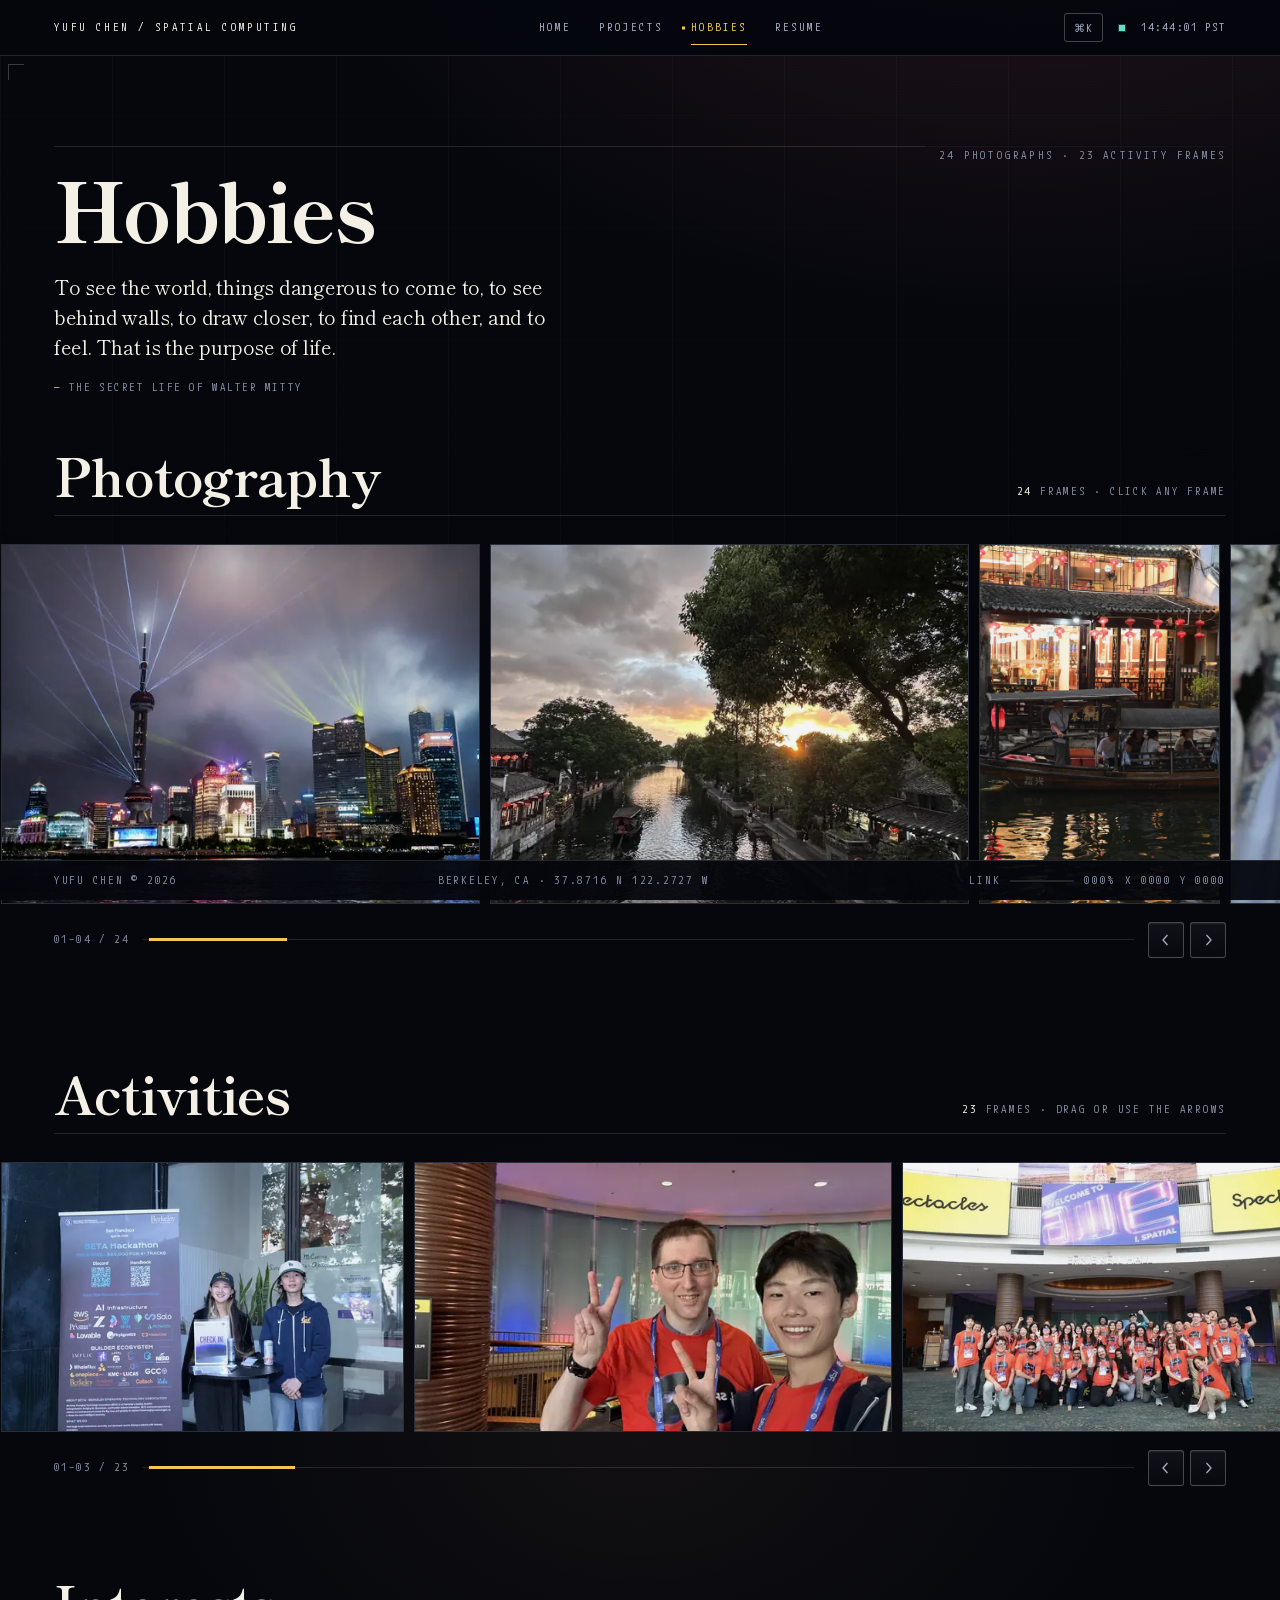
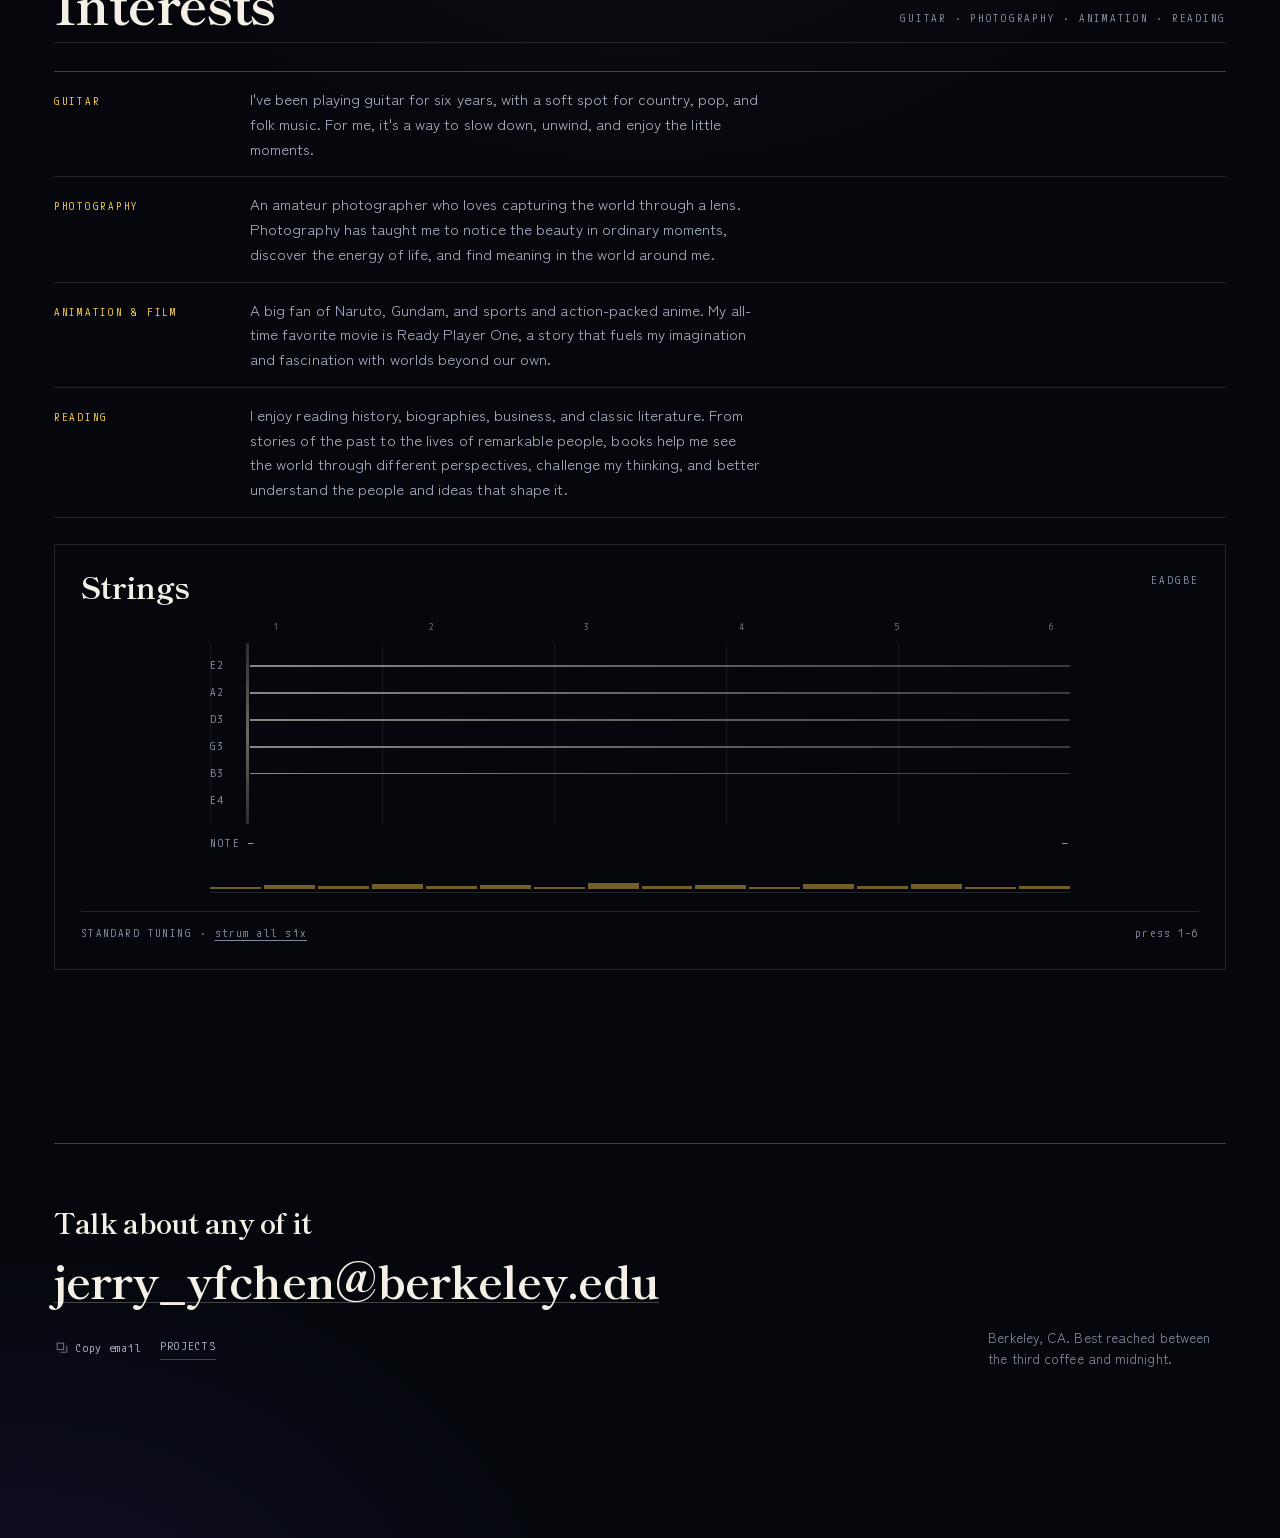
==== commit f0f949d6: "Update site — 2026-10-27 18:31" ====
--- a/hobbies.html
+++ b/hobbies.html
@@ -14,7 +14,8 @@
 <link rel="icon" href="assets/img/brand/logo-32.png" sizes="32x32">
 <link rel="icon" href="assets/img/brand/logo-180.png" sizes="180x180">
 <link rel="apple-touch-icon" href="assets/img/brand/logo-180.png">
-<meta property="og:image" content="assets/img/brand/logo-512.png">
+<meta property="og:image" content="https://yufuchen0718.github.io/assets/img/brand/logo-512.png">
+<meta property="og:url" content="https://yufuchen0718.github.io/hobbies.html">
 <link rel="stylesheet" href="assets/css/site.css">
 <script>document.documentElement.classList.add('js');</script>
 </head>
